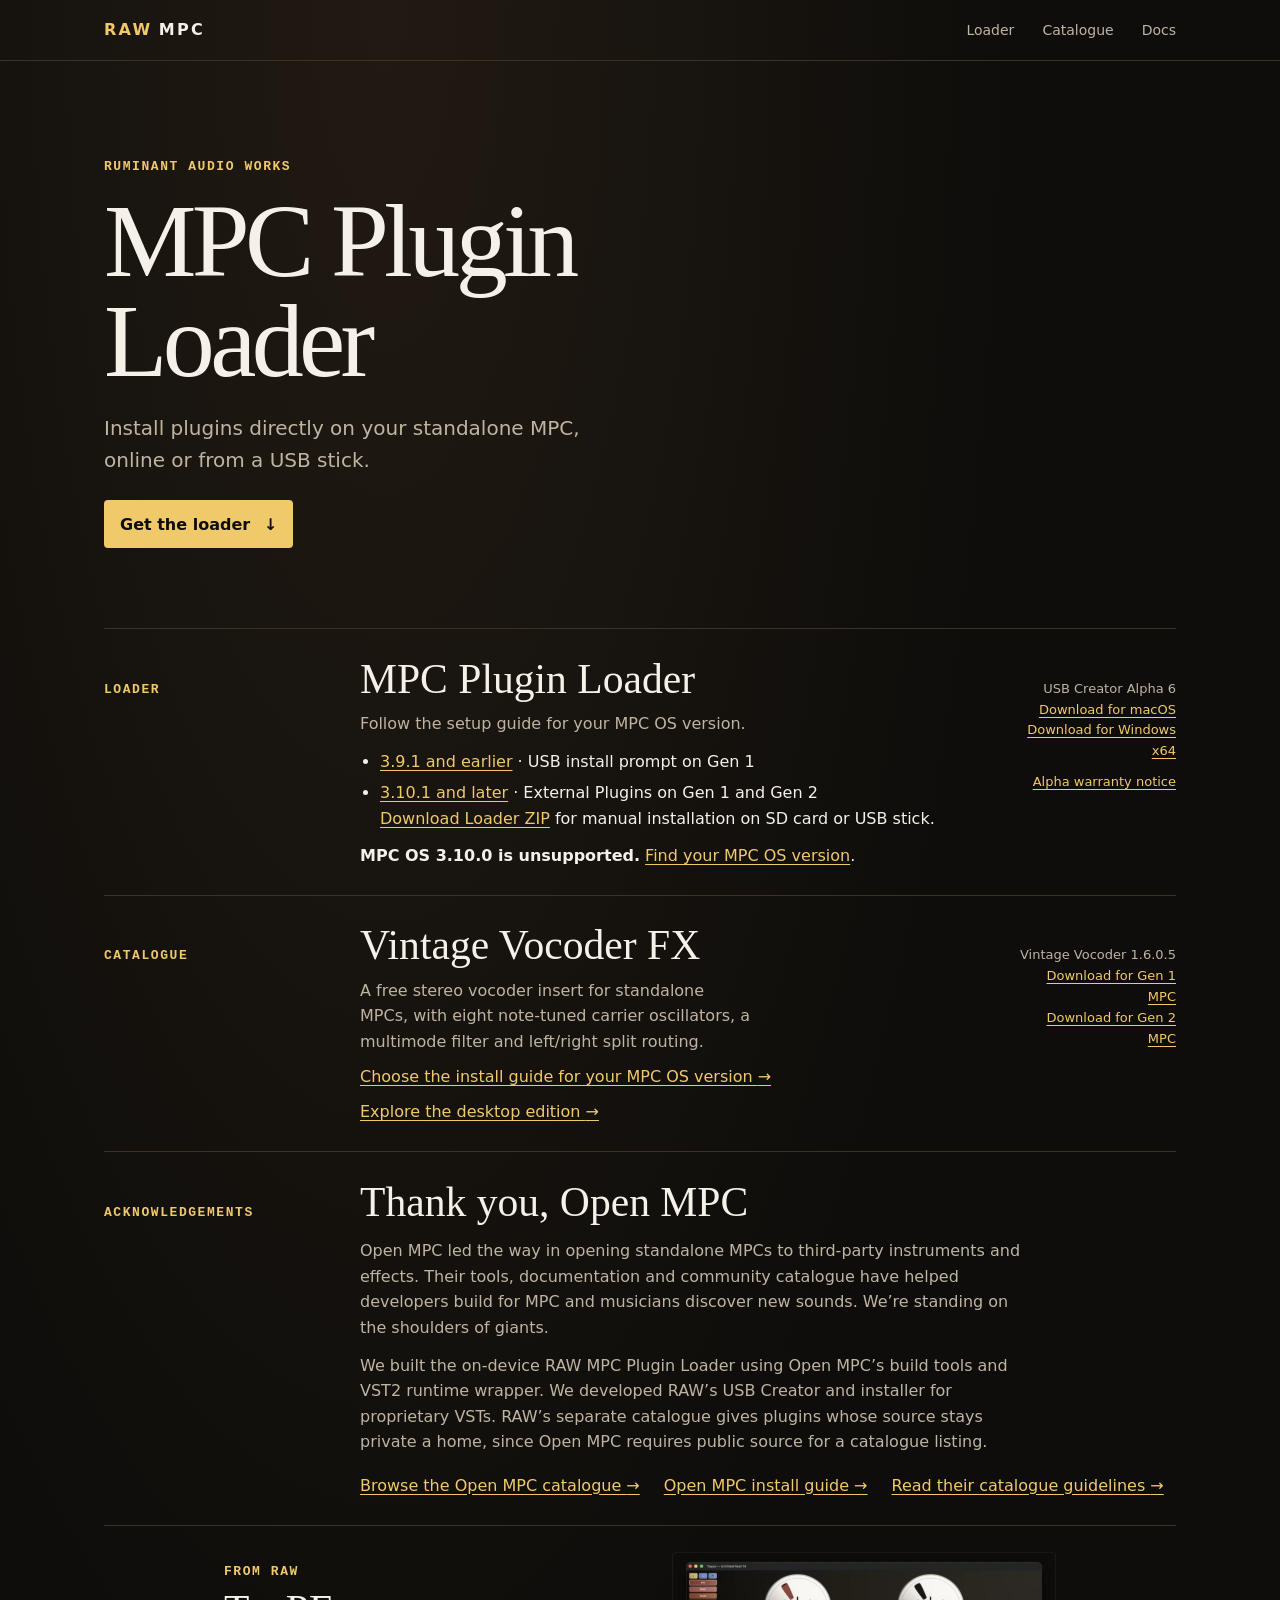
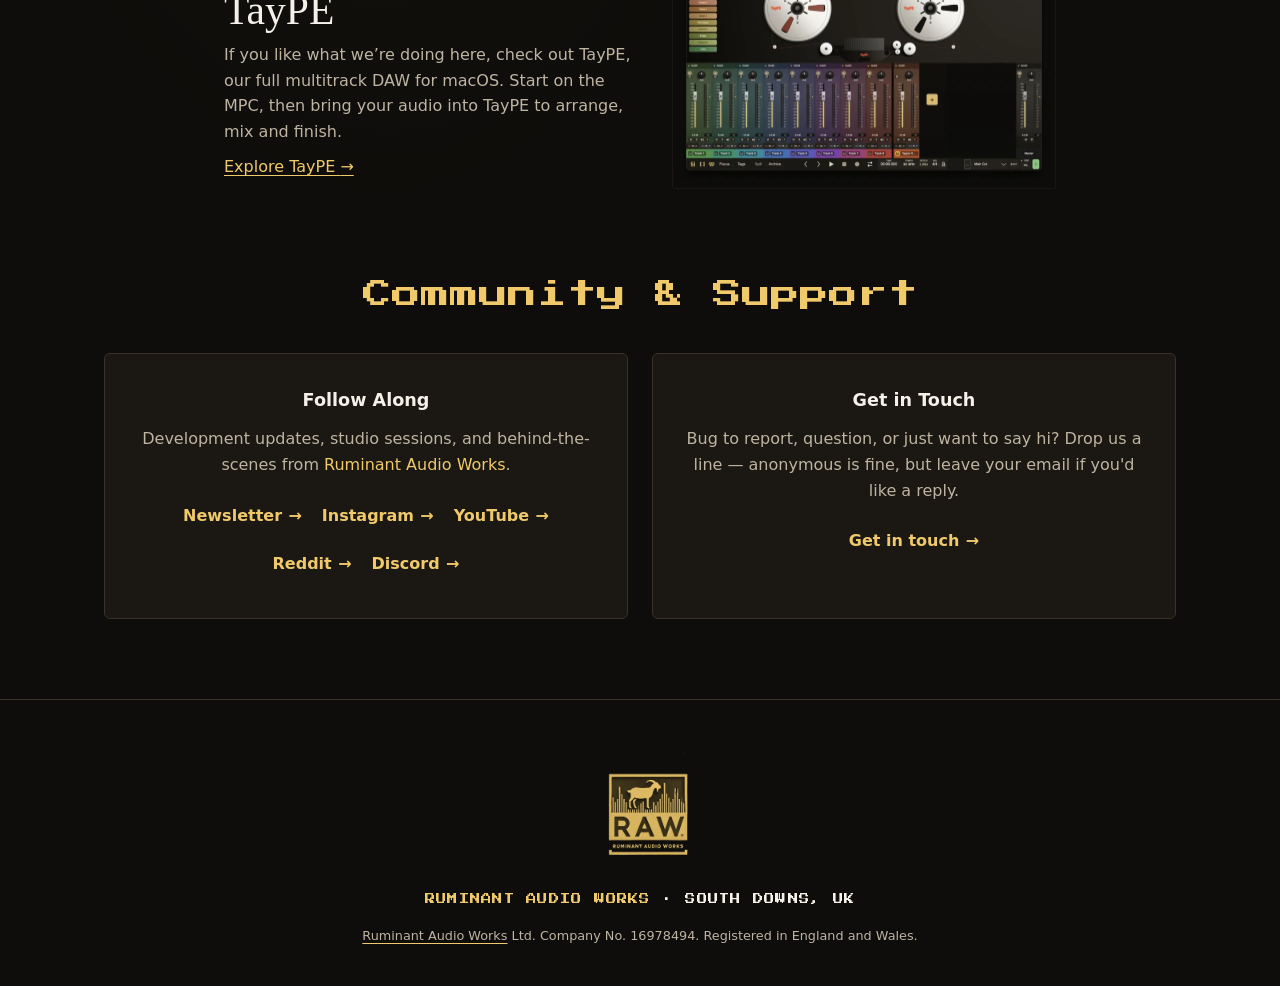
==== index.html @ 69c7cc1d "Clarify manual MPC loader installation on SD and USB" ====
<!doctype html>
<html lang="en-GB">
<head>
  <meta charset="utf-8">
  <meta name="viewport" content="width=device-width, initial-scale=1">
  <meta name="description" content="Download RAW MPC USB Creator for Mac or Windows. Install standalone MPC plugins on Gen 1 and Gen 2 with the firmware guide for your Akai MPC.">
  <title>Akai MPC Plugin Loader &amp; USB Creator · Ruminant Audio Works</title>
  <link rel="canonical" href="https://mpc.ruminantaudioworks.com/">
  <link rel="icon" type="image/png" href="./assets/favicon.png">
  <meta property="og:type" content="website">
  <meta property="og:site_name" content="Ruminant Audio Works MPC">
  <meta property="og:locale" content="en_GB">
  <meta property="og:title" content="Akai MPC Plugin Loader &amp; USB Creator · Ruminant Audio Works">
  <meta property="og:description" content="Download RAW MPC USB Creator for Mac or Windows. Install standalone MPC plugins on Gen 1 and Gen 2 with the firmware guide for your Akai MPC.">
  <meta property="og:url" content="https://mpc.ruminantaudioworks.com/">
  <meta property="og:image" content="https://mpc.ruminantaudioworks.com/assets/og-image.jpg">
  <meta property="og:image:width" content="1200">
  <meta property="og:image:height" content="630">
  <meta property="og:image:alt" content="RAW MPC Plugin Loader by Ruminant Audio Works">
  <meta name="twitter:card" content="summary_large_image">
  <meta name="twitter:title" content="Akai MPC Plugin Loader &amp; USB Creator · Ruminant Audio Works">
  <meta name="twitter:description" content="Download RAW MPC USB Creator for Mac or Windows. Install standalone MPC plugins on Gen 1 and Gen 2 with the firmware guide for your Akai MPC.">
  <meta name="twitter:image" content="https://mpc.ruminantaudioworks.com/assets/og-image.jpg">
  <meta name="twitter:image:alt" content="RAW MPC Plugin Loader by Ruminant Audio Works">
  <link rel="stylesheet" href="./styles.css?v=alpha6-firmware">
</head>
<body>
  <a class="skip-link" href="#main">Skip to content</a>
  <header class="site-header">
    <div class="wrap header-inner">
      <a class="wordmark" href="./" aria-label="RAW MPC home"><span>RAW</span> MPC</a>
      <nav aria-label="Main navigation">
        <a href="#loader">Loader</a>
        <a href="#catalogue">Catalogue</a>
        <a href="./docs/">Docs</a>
      </nav>
    </div>
  </header>

  <main class="wrap" id="main" tabindex="-1">
    <section class="intro" aria-labelledby="title">
      <p class="eyebrow">Ruminant Audio Works</p>
      <h1 id="title">MPC Plugin<br>Loader</h1>
      <p class="intro-copy">Install plugins directly on your standalone MPC, online or from a USB stick.</p>
      <a class="primary-link" href="#loader">Get the loader <span aria-hidden="true">↓</span></a>
    </section>

    <div class="release-list">
      <section class="release" id="loader" aria-labelledby="loader-title">
        <p class="eyebrow">Loader</p>
        <div>
          <h2 id="loader-title">MPC Plugin Loader</h2>
          <p>Follow the setup guide for your MPC OS version.</p>
          <ul class="loader-guides">
            <li><a href="./docs/legacy.html">3.9.1 and earlier</a> · USB install prompt on Gen 1</li>
            <li>
              <a href="./docs/stock.html">3.10.1 and later</a> · External Plugins on Gen 1 and Gen 2<br>
              <a href="https://github.com/taylormadeapps/raw-mpc-catalogue/releases/download/usb-creator-v0.1.0-alpha.6/RAW-MPC-Plugin-Loader-0.2.0-mpc-3.10.1.zip">Download Loader ZIP</a> for manual installation on SD card or USB stick.
            </li>
          </ul>
          <p><strong>MPC OS 3.10.0 is unsupported.</strong> <a href="./docs/">Find your MPC OS version</a>.</p>
        </div>
        <p class="release-status">USB Creator Alpha 6<br><a href="https://github.com/taylormadeapps/raw-mpc-catalogue/releases/download/usb-creator-v0.1.0-alpha.6/RAW-MPC-USB-Creator-0.1.0-alpha.6-macOS-universal.pkg">Download for macOS</a><br><a href="https://github.com/taylormadeapps/raw-mpc-catalogue/releases/download/usb-creator-v0.1.0-alpha.6/RAW-MPC-USB-Creator-0.1.0-alpha.6-windows-x64.zip">Download for Windows x64</a><br><a class="text-link" href="./docs/#alpha-warranty">Alpha warranty notice</a></p>
      </section>

      <section class="release" id="catalogue" aria-labelledby="vocoder-title">
        <p class="eyebrow">Catalogue</p>
        <div>
          <h2 id="vocoder-title">Vintage Vocoder FX</h2>
          <p>A free stereo vocoder insert for standalone MPCs, with eight note-tuned carrier oscillators, a multimode filter and left/right split routing.</p>
          <p><a class="text-link" href="./docs/">Choose the install guide for your MPC OS version <span aria-hidden="true">→</span></a></p>
          <p><a class="text-link" href="https://vv.ruminantaudioworks.com/">Explore the desktop edition <span aria-hidden="true">→</span></a></p>
        </div>
        <p class="release-status">Vintage Vocoder 1.6.0.5<br><a href="https://github.com/taylormadeapps/raw-mpc-catalogue/releases/download/vintage-vocoder-v1.6.0-alpha.3/Vintage-Vocoder-FX-1.6.0-alpha.3-mpc-armv7.zip">Download for Gen 1 MPC</a><br><a href="https://github.com/taylormadeapps/raw-mpc-catalogue/releases/download/vintage-vocoder-v1.6.0-alpha.4/Vintage-Vocoder-FX-1.6.0.5-mpc-aarch64.zip">Download for Gen 2 MPC</a></p>
      </section>
    </div>

    <section class="acknowledgement" id="open-mpc" aria-labelledby="open-mpc-title">
      <p class="eyebrow">Acknowledgements</p>
      <div>
        <h2 id="open-mpc-title">Thank you, Open MPC</h2>
        <p>Open MPC led the way in opening standalone MPCs to third-party instruments and effects. Their tools, documentation and community catalogue have helped developers build for MPC and musicians discover new sounds. We’re standing on the shoulders of giants.</p>
        <p>We built the on-device RAW MPC Plugin Loader using Open MPC’s build tools and VST2 runtime wrapper. We developed RAW’s USB Creator and installer for proprietary VSTs. RAW’s separate catalogue gives plugins whose source stays private a home, since Open MPC requires public source for a catalogue listing.</p>
        <ul class="acknowledgement-links">
          <li><a class="text-link" href="https://open-mpc.github.io/">Browse the Open MPC catalogue <span aria-hidden="true">→</span></a></li>
          <li><a class="text-link" href="https://open-mpc.github.io/install.html">Open MPC install guide <span aria-hidden="true">→</span></a></li>
          <li><a class="text-link" href="https://open-mpc.github.io/workflow.html#what-can-be-listed">Read their catalogue guidelines <span aria-hidden="true">→</span></a></li>
        </ul>
      </div>
    </section>

    <section class="taype-promo" id="taype" aria-labelledby="taype-title">
      <a class="taype-promo-link" href="https://taype.ruminantaudioworks.com/" aria-labelledby="taype-link-label">
        <div>
          <p class="eyebrow">From RAW</p>
          <h2 id="taype-title">TayPE</h2>
          <p class="taype-promo-copy">If you like what we’re doing here, check out TayPE, our full multitrack DAW for macOS. Start on the MPC, then bring your audio into TayPE to arrange, mix and finish.</p>
          <span class="text-link" id="taype-link-label">Explore TayPE <span aria-hidden="true">→</span></span>
        </div>
        <img src="./assets/taype-reels.webp" width="384" height="238" alt="" loading="lazy" decoding="async">
      </a>
    </section>

    <section class="community" id="community" aria-labelledby="community-title">
      <h2 id="community-title">Community &amp; Support</h2>
      <div class="community-grid">
        <div class="community-card">
          <h3>Follow Along</h3>
          <p>Development updates, studio sessions, and behind-the-scenes from <a href="https://taype.ruminantaudioworks.com/ruminant-audio-works/">Ruminant Audio Works</a>.</p>
          <div class="community-links">
            <a href="https://taype.ruminantaudioworks.com/newsletter-subscribe/" target="_blank" rel="noopener">Newsletter <span aria-hidden="true">→</span></a>
            <a href="https://instagram.com/ruminantaudioworks" target="_blank" rel="noopener">Instagram <span aria-hidden="true">→</span></a>
            <a href="https://www.youtube.com/@ruminantaudioworks" target="_blank" rel="noopener">YouTube <span aria-hidden="true">→</span></a>
            <a href="https://www.reddit.com/r/taype/" target="_blank" rel="noopener">Reddit <span aria-hidden="true">→</span></a>
            <a href="https://www.ruminantaudioworks.com/discord" target="_blank" rel="noopener">Discord <span aria-hidden="true">→</span></a>
          </div>
        </div>
        <div class="community-card">
          <h3>Get in Touch</h3>
          <p>Bug to report, question, or just want to say hi? Drop us a line — anonymous is fine, but leave your email if you'd like a reply.</p>
          <div class="community-links">
            <a href="https://docs.google.com/forms/d/e/1FAIpQLSeNeffSYAHaNKixSyw9ndouZAl80o2B_-yqo_LiuNYr-2e6Ow/viewform?usp=pp_url&amp;entry.175803976=N/A" target="_blank" rel="noopener">Get in touch <span aria-hidden="true">→</span></a>
          </div>
        </div>
      </div>
    </section>
  </main>

  <footer class="site-footer">
    <div class="wrap">
      <a class="footer-mark" href="https://taype.ruminantaudioworks.com/ruminant-audio-works/" aria-label="Ruminant Audio Works about page">
        <img src="./assets/raw-logo.webp" alt="" width="240" height="295" loading="lazy" decoding="async">
      </a>
      <p class="footer-wordmark"><a href="https://taype.ruminantaudioworks.com/ruminant-audio-works/">Ruminant Audio Works</a> <span aria-hidden="true">·</span> South Downs, UK</p>
      <p class="footer-copy"><a href="https://taype.ruminantaudioworks.com/ruminant-audio-works/">Ruminant Audio Works</a> Ltd. Company No. 16978494. Registered in England and Wales.</p>
    </div>
  </footer>
</body>
</html>
---- styles.css ----
@font-face {
  font-family: "Press Start 2P";
  src: url("./assets/press-start-2p-latin.woff2") format("woff2");
  font-display: swap;
}

:root {
  color-scheme: dark;
  --background: #0e0d0b;
  --ink: #f5f1e8;
  --muted: #bfb4a2;
  --accent: #f0c96a;
  --accent-hover: #ffe2a2;
  --divider: #3a3226;
  --community-panel: #1b1813;
  --pixel-font: "Press Start 2P", monospace;
  --gutter: clamp(1.25rem, 4vw, 3rem);
  --content-width: 67rem;
  font-family: system-ui, sans-serif;
  line-height: 1.6;
}

* { box-sizing: border-box; }

body {
  margin: 0;
  color: var(--ink);
  background: radial-gradient(ellipse at 30% 0%, #211a12 0, transparent 40rem), var(--background);
}

h1, h2, h3, p { margin: 0; }
a { color: inherit; }
a:focus-visible { outline: 2px solid var(--accent); outline-offset: 4px; }

.wrap {
  width: min(calc(100% - 2 * var(--gutter)), var(--content-width));
  margin-inline: auto;
}

.skip-link {
  position: absolute;
  inset: 0 auto auto var(--gutter);
  z-index: 1;
  padding: 0.65rem 1rem;
  color: var(--background);
  background: var(--accent);
  transform: translateY(-150%);
}

.skip-link:focus { transform: translateY(0.5rem); }
.site-header { border-bottom: 1px solid var(--divider); }

.header-inner, .header-inner nav {
  display: flex;
  flex-wrap: wrap;
  align-items: center;
}

.header-inner { justify-content: space-between; gap: 0.25rem 1rem; padding-block: 0.5rem; }
.header-inner nav { gap: clamp(0.75rem, 3vw, 1.75rem); }

.header-inner a {
  display: inline-flex;
  align-items: center;
  min-height: 2.75rem;
  text-decoration: none;
}

.header-inner a:hover { text-decoration: underline; }

.wordmark {
  gap: 0.4rem;
  font-weight: 800;
  letter-spacing: 0.14em;
}

.wordmark span, .eyebrow { color: var(--accent); }
.header-inner nav a { color: var(--muted); font-size: 0.875rem; }
.intro { padding-block: clamp(3rem, 8vw, 6rem) clamp(3rem, 7vw, 5rem); }

.eyebrow {
  font-family: ui-monospace, monospace;
  font-size: 0.8125rem;
  font-weight: 650;
  letter-spacing: 0.12em;
  text-transform: uppercase;
}

h1, h2 { font-family: Georgia, "Times New Roman", serif; font-weight: 400; }

h1 {
  margin-block: 0.8rem 1.25rem;
  font-size: clamp(2.75rem, 8.3vw, 6.5rem);
  line-height: 0.97;
  letter-spacing: -0.045em;
}

.intro-copy { max-width: 31rem; color: var(--muted); font-size: clamp(1rem, 2vw, 1.25rem); }

.primary-link {
  display: inline-flex;
  align-items: center;
  gap: 0.85rem;
  min-height: 3rem;
  margin-top: 1.5rem;
  padding: 0.6rem 1rem;
  border-radius: 0.25rem;
  background: var(--accent);
  color: var(--background);
  font-weight: 700;
  text-decoration: none;
}

.primary-link:hover { background: var(--accent-hover); }

.release, .acknowledgement {
  display: grid;
  grid-template-columns: clamp(8rem, 18vw, 13rem) minmax(0, 1fr) 10rem;
  align-items: baseline;
  gap: 0.6rem clamp(1.25rem, 4vw, 3rem);
  padding-block: 1.65rem;
  border-top: 1px solid var(--divider);
  scroll-margin-top: 1rem;
}

h2 { font-size: clamp(1.65rem, 3.5vw, 2.6rem); line-height: 1.14; }
.release h2 + p { max-width: 39ch; margin-top: 0.5rem; color: var(--muted); }
.loader-guides { margin-block: 0.75rem; padding-inline-start: 1.25rem; }
.loader-guides li + li { margin-top: 0.35rem; }
.loader-guides a, .loader-guides + p a { color: var(--accent); text-underline-offset: 0.2em; }
.release-status { color: var(--muted); font-size: 0.8125rem; text-align: right; }
.release-status a { color: var(--accent); text-underline-offset: 0.2em; }

.acknowledgement > div { grid-column: 2 / -1; }
.acknowledgement h2 ~ p { max-width: 65ch; margin-top: 0.75rem; color: var(--muted); }
.acknowledgement-links { display: flex; flex-wrap: wrap; gap: 0 1.5rem; margin: 0.5rem 0 0; padding: 0; list-style: none; }

.text-link, .guide a { color: var(--accent); text-underline-offset: 0.2em; }
.text-link:hover, .guide a:hover { color: var(--accent-hover); }
.text-link { display: inline-block; margin-top: 0.6rem; }
nav a[aria-current="page"] { color: var(--accent); }

.taype-promo {
  padding-block-start: 1.65rem;
  border-top: 1px solid var(--divider);
}

.taype-promo-link {
  display: grid;
  grid-template-columns: minmax(0, 1fr) auto;
  align-items: center;
  gap: 1rem 2rem;
  max-width: 52rem;
  margin-inline: auto;
  text-decoration: none;
}

.taype-promo h2 { margin-top: 0.25rem; }
.taype-promo-copy { margin-top: 0.5rem; color: var(--muted); }
.taype-promo-link .text-link { text-decoration: underline; }
.taype-promo-link:hover .text-link { color: var(--accent-hover); }
.taype-promo-link img { display: block; max-width: 100%; height: auto; }

.guide {
  display: grid;
  grid-template-columns: minmax(10rem, 12rem) minmax(0, 1fr);
  grid-template-areas: "contents intro" "contents article";
  align-items: start;
  column-gap: clamp(1.5rem, 5vw, 3.5rem);
  padding-block: clamp(2.5rem, 7vw, 5rem);
}

.guide-intro { grid-area: intro; }
.guide-content { grid-area: article; max-width: 72ch; }
.guide-intro h1 { font-size: clamp(2.75rem, 7vw, 4.65rem); line-height: 1.06; }
.guide-contents {
  grid-area: contents;
  position: sticky;
  top: 1.5rem;
  max-height: calc(100vh - 3rem);
  overflow-y: auto;
  padding-inline-end: 1.25rem;
  border-inline-end: 1px solid var(--divider);
}

.guide-contents ul {
  margin: 0.75rem 0 0;
  padding: 0;
  list-style: none;
}

.guide-contents a {
  display: block;
  padding-block: 0.45rem;
  color: var(--muted);
  font-size: 0.9375rem;
  text-decoration: none;
}
.guide-contents a:hover { text-decoration: underline; }
.guide-contents a:focus-visible { outline-offset: -2px; }
.guide-section { margin-top: 2.25rem; padding-top: 1.6rem; border-top: 1px solid var(--divider); scroll-margin-top: 1rem; }
.guide-section h2 { font-size: clamp(1.65rem, 4vw, 2.35rem); }
.guide-section h3 { margin-top: 1.15rem; font-size: 1.05rem; }
.guide-section p { margin-top: 0.5rem; }
.guide-section :is(ol, ul) { margin: 0.8rem 0 0; padding-inline-start: 1.5rem; }
.guide-section li + li { margin-top: 0.55rem; }
.guide-section code { color: var(--accent); overflow-wrap: anywhere; }
.guide-section pre { margin: 0.8rem 0 0; padding: 0.75rem 1rem; overflow-x: auto; background: var(--community-panel); border-radius: 0.25rem; }

.firmware-chooser {
  display: grid;
  grid-template-columns: minmax(0, 44rem);
  gap: 1.5rem;
  padding-block: clamp(2rem, 6vw, 5rem);
}
.firmware-chooser .guide-intro { grid-area: auto; }
.firmware-options { display: grid; gap: 0.75rem; margin: 0; padding: 0; list-style: none; }
.firmware-options a {
  display: block;
  padding: 1rem 1.25rem;
  border-inline-start: 3px solid var(--accent);
  background: var(--community-panel);
  text-decoration: none;
}
.firmware-options a:hover { background: var(--divider); }
.firmware-options h2 {
  color: var(--accent);
  font-family: inherit;
  font-size: 1.25rem;
  font-weight: 700;
  line-height: 1.3;
  text-decoration: underline;
  text-underline-offset: 0.2em;
}
.firmware-options p { margin-top: 0.45rem; color: var(--muted); }
.firmware-chooser .guide-section { margin-top: 0; }

.community { padding-block: clamp(3rem, 7vw, 5rem); text-align: center; }

.community h2 {
  color: var(--accent);
  font-family: var(--pixel-font);
  font-size: clamp(1.05rem, 2.5vw, 1.8rem);
  line-height: 1.8;
  text-wrap: balance;
}

.community-grid {
  display: grid;
  grid-template-columns: repeat(2, minmax(0, 1fr));
  gap: 1.5rem;
  margin-top: 2rem;
}

.community-card {
  padding: clamp(1.25rem, 3vw, 2rem);
  border: 1px solid var(--divider);
  border-radius: 0.375rem;
  background: var(--community-panel);
}

.community-card h3 { font-size: 1.1rem; }
.community-card p { margin-top: 0.75rem; color: var(--muted); }

.community-links {
  display: flex;
  flex-wrap: wrap;
  justify-content: center;
  gap: 0.25rem 1.25rem;
  margin-top: 1rem;
}

.community-links a {
  display: inline-flex;
  align-items: center;
  gap: 0.4rem;
  min-height: 2.75rem;
  font-weight: 600;
}

.community a, .footer-wordmark a { color: var(--accent); text-decoration: none; }
.community a:hover, .footer-wordmark a:hover { color: var(--accent-hover); text-decoration: underline; }

.site-footer {
  padding-block: 3rem 2.5rem;
  border-top: 1px solid var(--divider);
  text-align: center;
}

.footer-mark { display: inline-block; }
.footer-mark img { display: block; width: 6rem; height: auto; }

.footer-wordmark {
  margin-top: 1rem;
  font-family: var(--pixel-font);
  font-size: 0.65rem;
  line-height: 2;
  letter-spacing: 0.12em;
  text-transform: uppercase;
  text-wrap: balance;
}

.footer-copy { margin-top: 1rem; color: var(--muted); font-size: 0.8rem; }
.footer-copy a { text-decoration-color: var(--accent); text-underline-offset: 0.2em; }

@media (max-width: 52rem) {
  .taype-promo-link {
    grid-template-columns: minmax(0, 1fr);
    max-width: 28rem;
  }
}

@media (max-width: 48rem) {
  .guide {
    grid-template-columns: minmax(0, 1fr);
    grid-template-areas: "intro" "contents" "article";
    row-gap: 1.25rem;
  }
  .guide-contents { position: static; max-height: none; overflow: visible; padding-inline-end: 0; border-inline-end: 0; }
  .guide-contents ul { display: grid; grid-template-columns: repeat(auto-fit, minmax(min(100%, 12rem), 1fr)); gap: 0 1rem; }
  .guide-content .guide-section:first-child { margin-top: 0; }
}

@media (max-width: 42rem) {
  .release, .acknowledgement { grid-template-columns: minmax(0, 1fr); }
  .acknowledgement > div { grid-column: auto; }
  .release-status { text-align: left; }
  .community-grid { grid-template-columns: minmax(0, 1fr); }
}
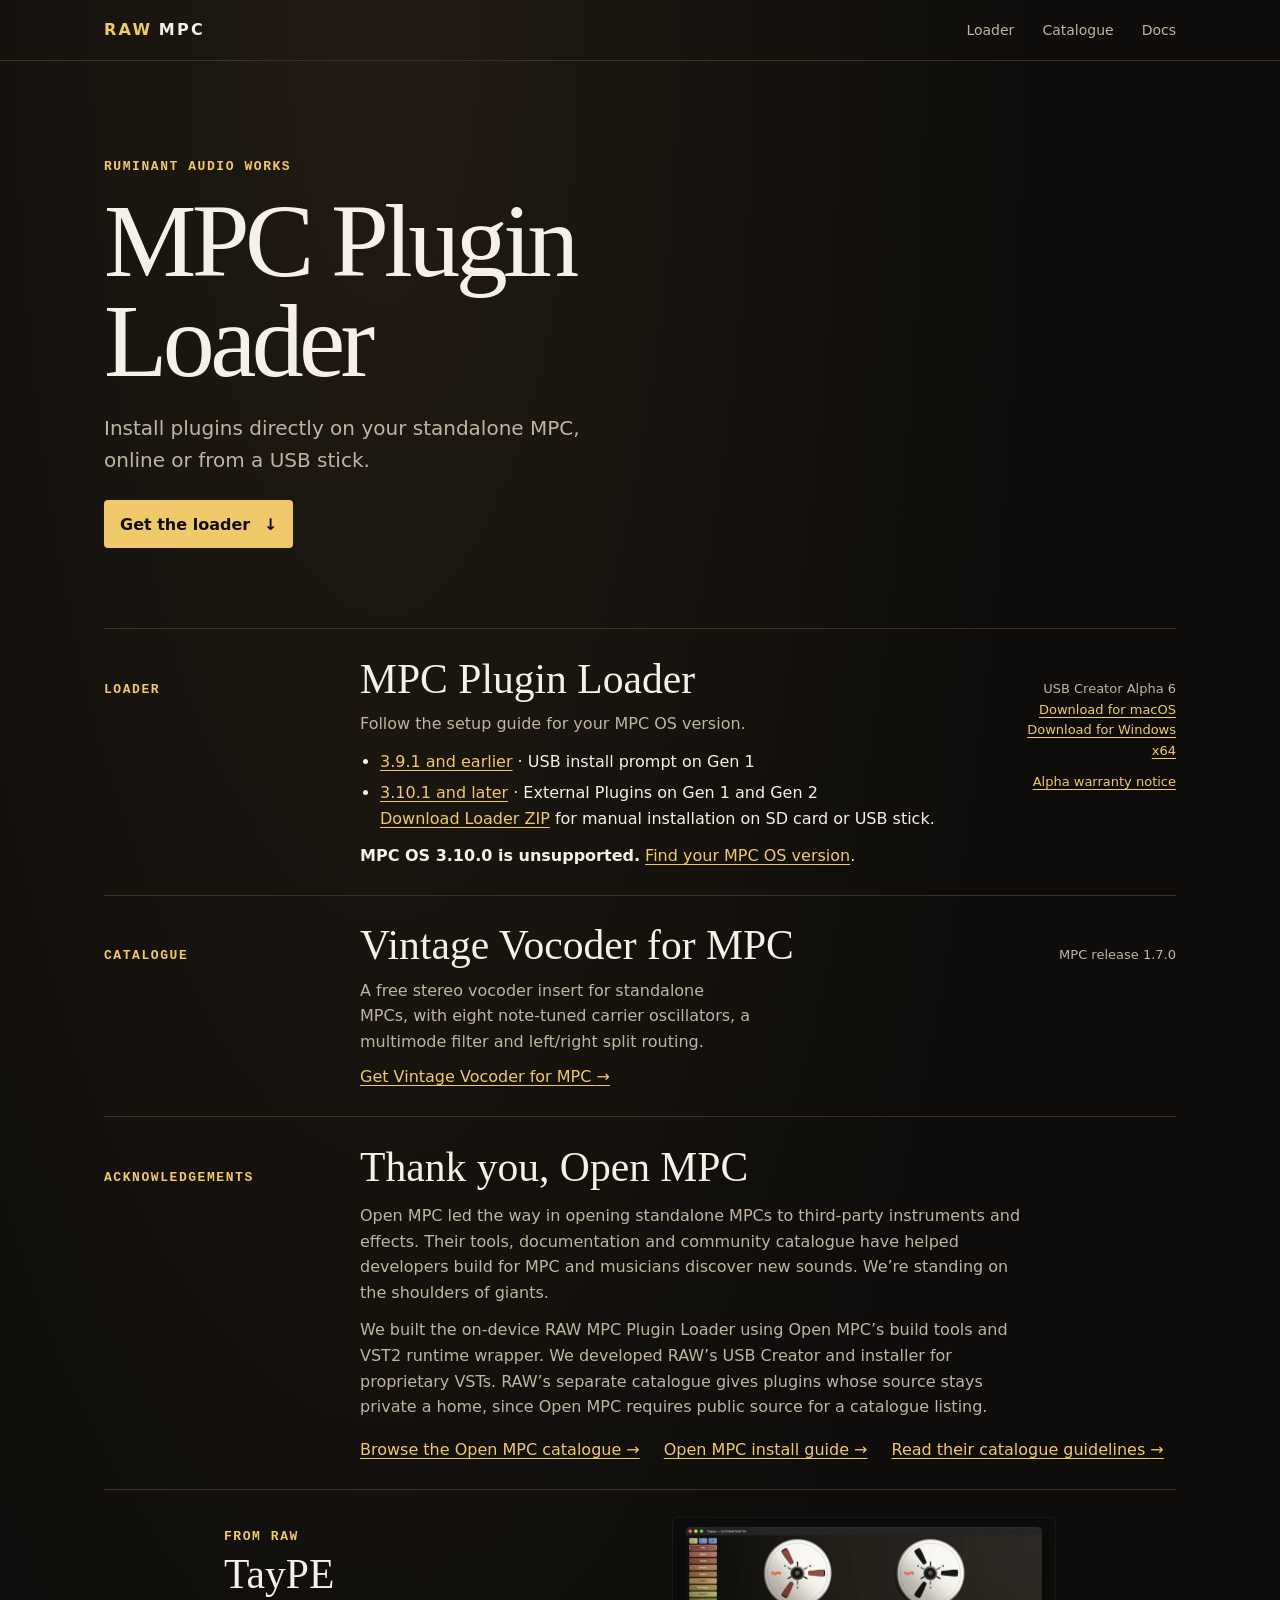
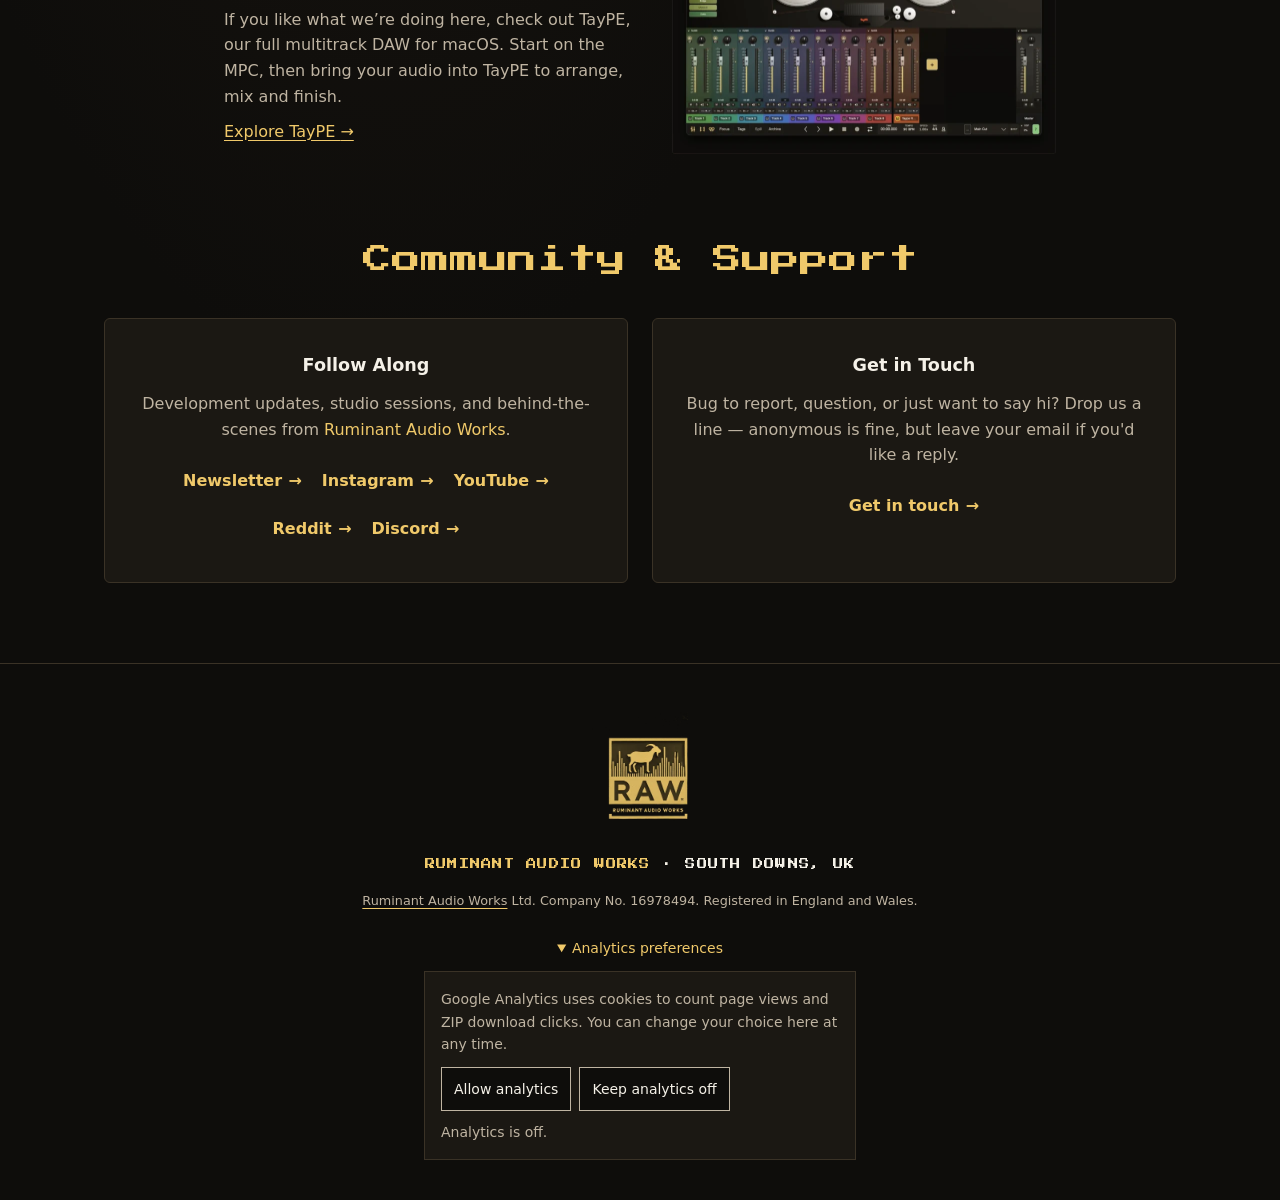
==== commit 61bc6cbb: "Publish Vintage Vocoder for MPC 1.7.0" ====
--- a/index.html
+++ b/index.html
@@ -23,6 +23,8 @@
   <meta name="twitter:image" content="https://mpc.ruminantaudioworks.com/assets/og-image.jpg">
   <meta name="twitter:image:alt" content="RAW MPC Plugin Loader by Ruminant Audio Works">
   <link rel="stylesheet" href="./styles.css?v=alpha6-firmware">
+  <link rel="stylesheet" href="./assets/analytics.css">
+  <script defer src="./assets/analytics.js"></script>
 </head>
 <body>
   <a class="skip-link" href="#main">Skip to content</a>
@@ -66,12 +68,11 @@
       <section class="release" id="catalogue" aria-labelledby="vocoder-title">
         <p class="eyebrow">Catalogue</p>
         <div>
-          <h2 id="vocoder-title">Vintage Vocoder FX</h2>
+          <h2 id="vocoder-title">Vintage Vocoder for MPC</h2>
           <p>A free stereo vocoder insert for standalone MPCs, with eight note-tuned carrier oscillators, a multimode filter and left/right split routing.</p>
-          <p><a class="text-link" href="./docs/">Choose the install guide for your MPC OS version <span aria-hidden="true">→</span></a></p>
-          <p><a class="text-link" href="https://vv.ruminantaudioworks.com/">Explore the desktop edition <span aria-hidden="true">→</span></a></p>
+          <p><a class="text-link" href="./vintage-vocoder/">Get Vintage Vocoder for MPC <span aria-hidden="true">→</span></a></p>
         </div>
-        <p class="release-status">Vintage Vocoder 1.6.0.5<br><a href="https://github.com/taylormadeapps/raw-mpc-catalogue/releases/download/vintage-vocoder-v1.6.0-alpha.3/Vintage-Vocoder-FX-1.6.0-alpha.3-mpc-armv7.zip">Download for Gen 1 MPC</a><br><a href="https://github.com/taylormadeapps/raw-mpc-catalogue/releases/download/vintage-vocoder-v1.6.0-alpha.4/Vintage-Vocoder-FX-1.6.0.5-mpc-aarch64.zip">Download for Gen 2 MPC</a></p>
+        <p class="release-status">MPC release 1.7.0</p>
       </section>
     </div>
 
@@ -133,6 +134,17 @@
       </a>
       <p class="footer-wordmark"><a href="https://taype.ruminantaudioworks.com/ruminant-audio-works/">Ruminant Audio Works</a> <span aria-hidden="true">·</span> South Downs, UK</p>
       <p class="footer-copy"><a href="https://taype.ruminantaudioworks.com/ruminant-audio-works/">Ruminant Audio Works</a> Ltd. Company No. 16978494. Registered in England and Wales.</p>
+      <details class="analytics-preferences" hidden>
+        <summary>Analytics preferences</summary>
+        <div class="analytics-panel">
+          <p>Google Analytics uses cookies to count page views and ZIP download clicks. You can change your choice here at any time.</p>
+          <div class="analytics-actions">
+            <button type="button" data-analytics="allow">Allow analytics</button>
+            <button type="button" data-analytics="decline">Keep analytics off</button>
+          </div>
+          <p role="status"></p>
+        </div>
+      </details>
     </div>
   </footer>
 </body>
--- a/assets/analytics.css
+++ b/assets/analytics.css
@@ -0,0 +1,45 @@
+.analytics-preferences {
+  margin: 1rem auto 0;
+  max-width: 27rem;
+  color: var(--muted);
+  font-size: 0.875rem;
+  text-align: left;
+}
+
+.analytics-preferences summary {
+  width: fit-content;
+  min-height: 2.75rem;
+  margin-inline: auto;
+  padding: 0.6rem 0.4rem;
+  cursor: pointer;
+  color: var(--accent);
+}
+
+.analytics-panel {
+  padding: 1rem;
+  border: 1px solid var(--divider);
+  background: var(--community-panel);
+}
+
+.analytics-panel p { margin: 0 0 0.75rem; }
+
+.analytics-actions {
+  display: flex;
+  flex-wrap: wrap;
+  gap: 0.5rem;
+}
+
+.analytics-actions button {
+  min-height: 2.75rem;
+  padding-inline: 0.75rem;
+  border: 1px solid var(--muted);
+  background: var(--background);
+  color: var(--ink);
+  font: inherit;
+  cursor: pointer;
+}
+
+.analytics-actions button:hover:not(:disabled) { border-color: var(--accent); }
+.analytics-actions button:disabled { color: var(--muted); cursor: default; }
+.analytics-panel [role="status"] { margin: 0.6rem 0 0; }
+.analytics-panel [role="status"]:empty { display: none; }
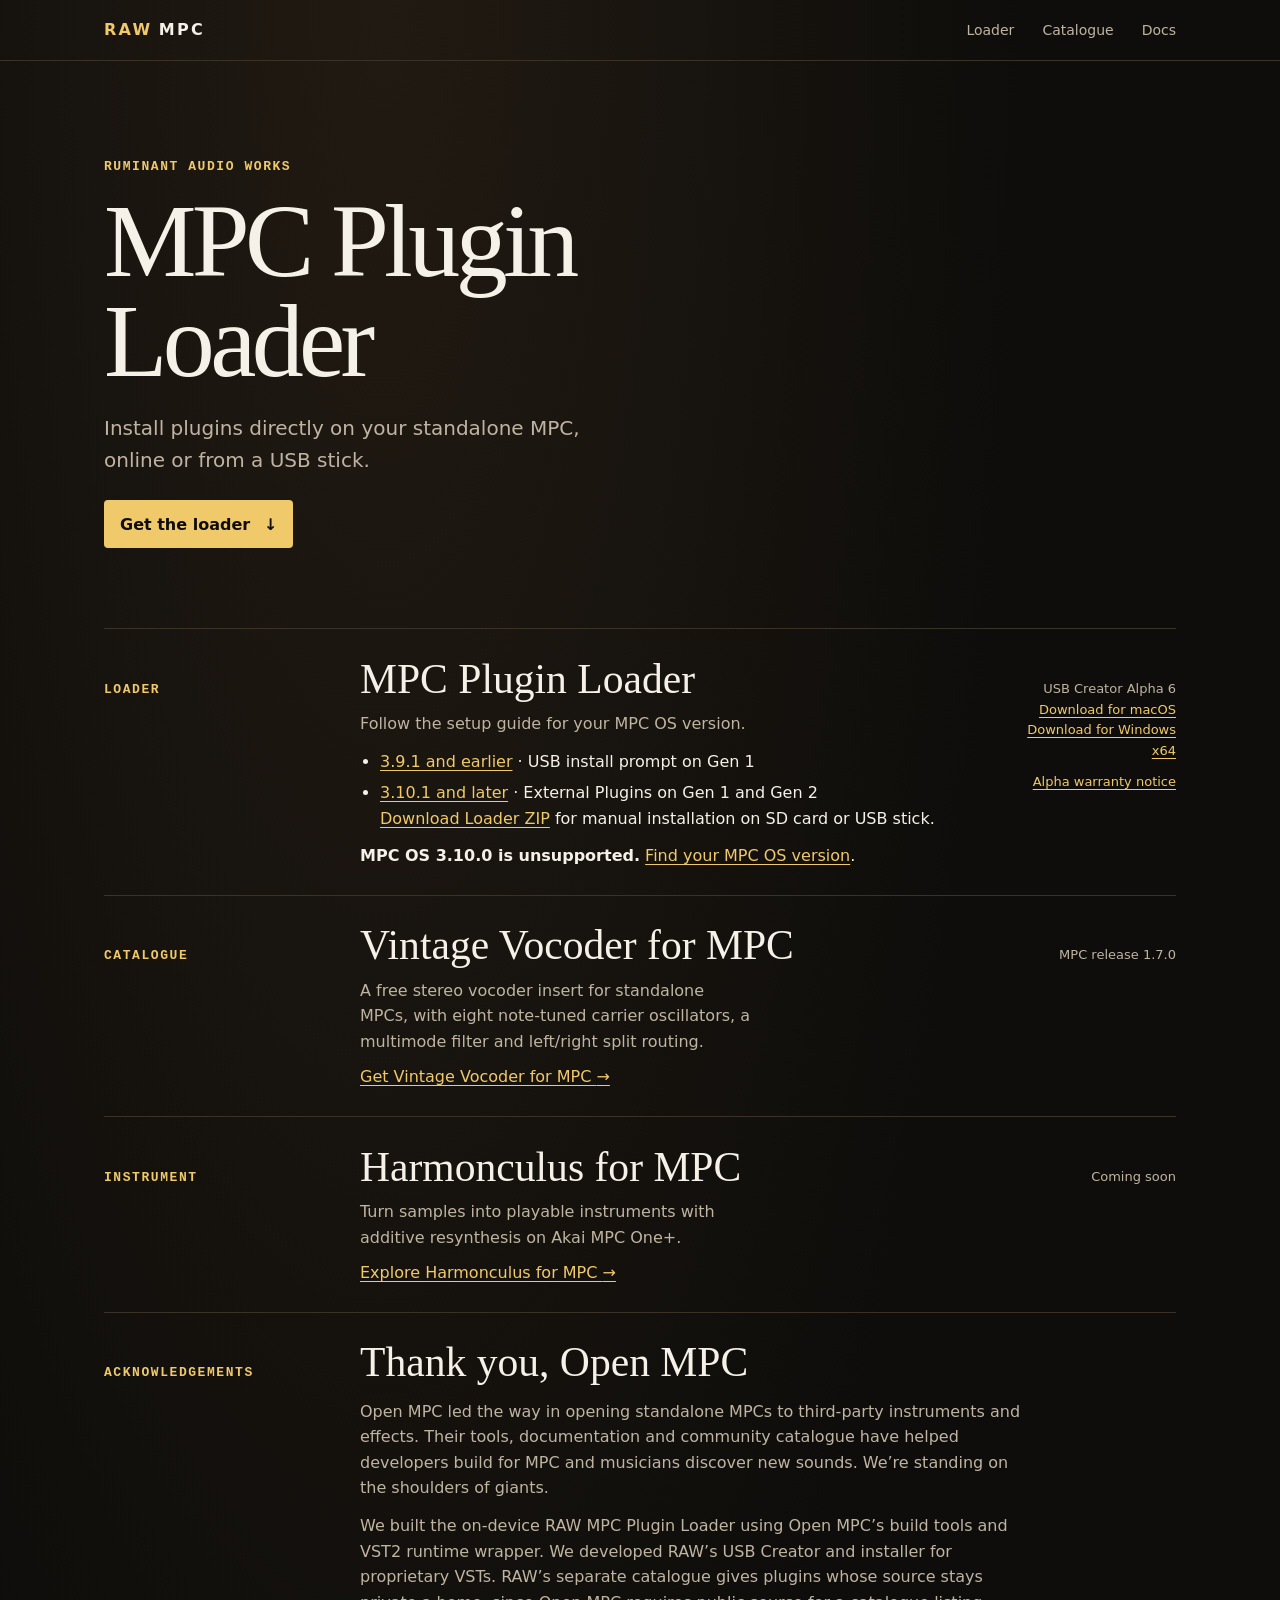
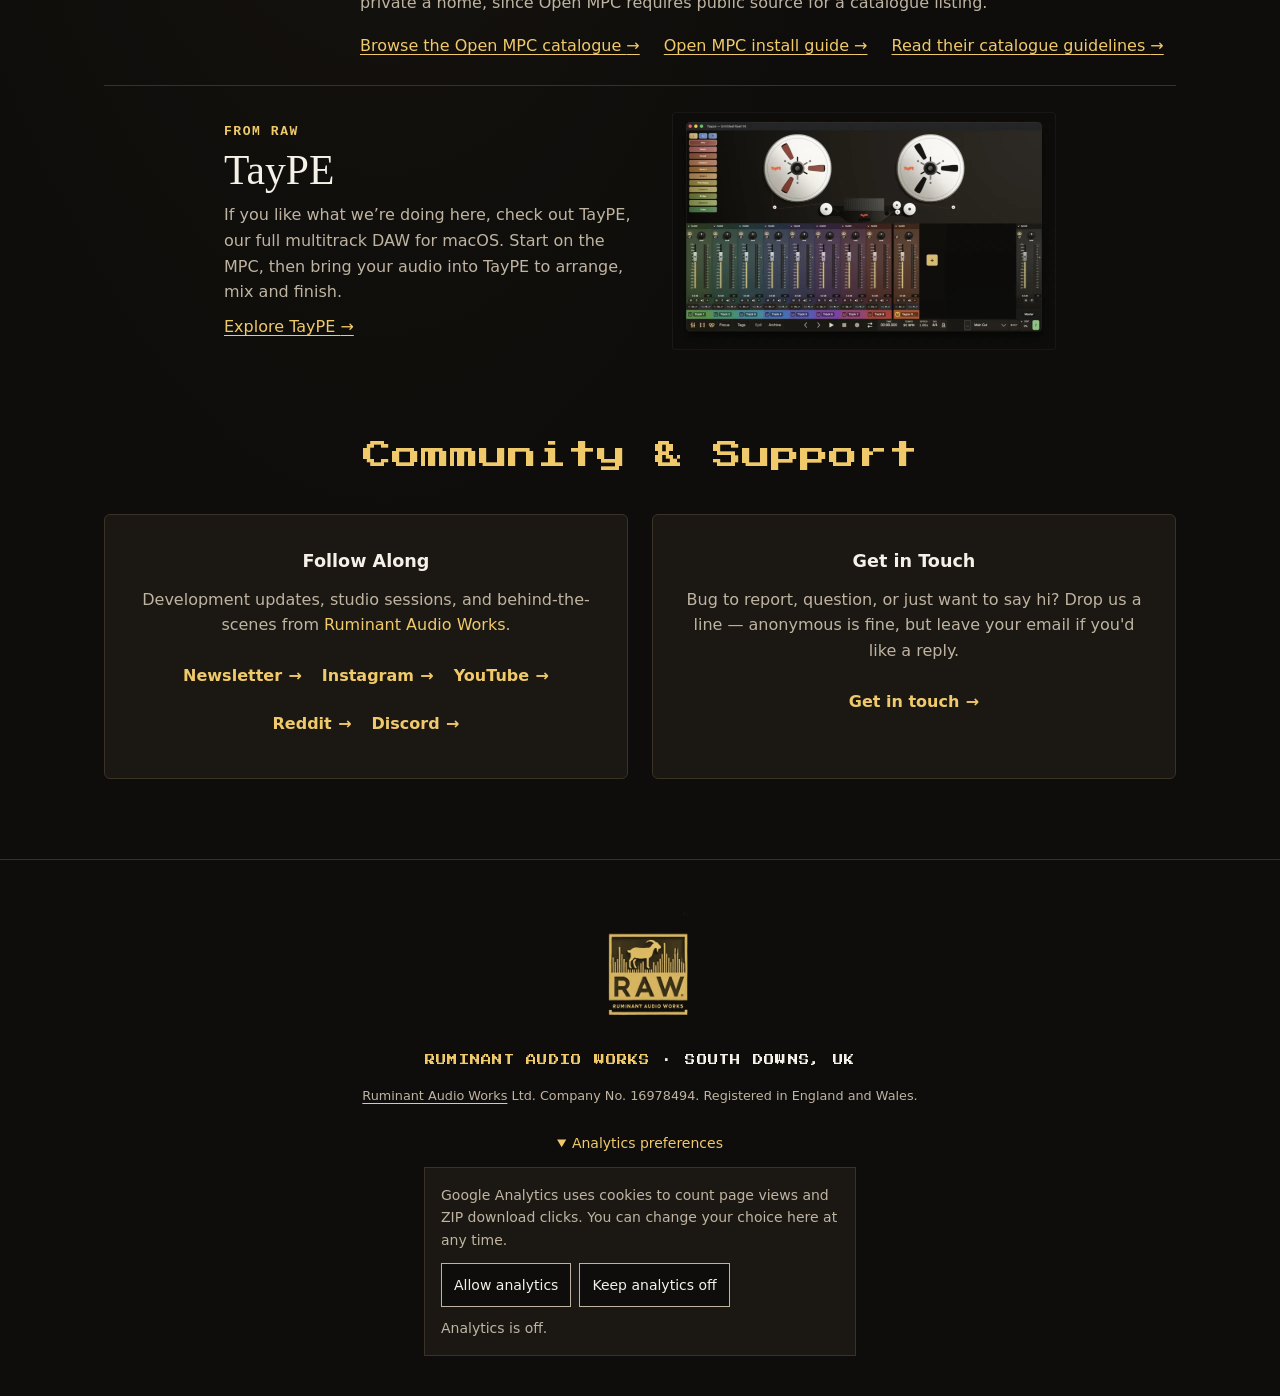
==== commit b84c37cd: "Preview Harmonculus for MPC and clarify ZIP installs" ====
--- a/index.html
+++ b/index.html
@@ -74,6 +74,16 @@
         </div>
         <p class="release-status">MPC release 1.7.0</p>
       </section>
+
+      <section class="release" aria-labelledby="harmonculus-title">
+        <p class="eyebrow">Instrument</p>
+        <div>
+          <h2 id="harmonculus-title">Harmonculus for MPC</h2>
+          <p>Turn samples into playable instruments with additive resynthesis on Akai MPC One+.</p>
+          <p><a class="text-link" href="./harmonculus/">Explore Harmonculus for MPC <span aria-hidden="true">→</span></a></p>
+        </div>
+        <p class="release-status">Coming soon</p>
+      </section>
     </div>
 
     <section class="acknowledgement" id="open-mpc" aria-labelledby="open-mpc-title">
--- a/styles.css
+++ b/styles.css
@@ -135,8 +135,8 @@
 .acknowledgement h2 ~ p { max-width: 65ch; margin-top: 0.75rem; color: var(--muted); }
 .acknowledgement-links { display: flex; flex-wrap: wrap; gap: 0 1.5rem; margin: 0.5rem 0 0; padding: 0; list-style: none; }
 
-.text-link, .guide a { color: var(--accent); text-underline-offset: 0.2em; }
-.text-link:hover, .guide a:hover { color: var(--accent-hover); }
+.text-link, .guide a:not(.primary-link) { color: var(--accent); text-underline-offset: 0.2em; }
+.text-link:hover, .guide a:not(.primary-link):hover { color: var(--accent-hover); }
 .text-link { display: inline-block; margin-top: 0.6rem; }
 nav a[aria-current="page"] { color: var(--accent); }
 
@@ -173,6 +173,25 @@
 .guide-intro { grid-area: intro; }
 .guide-content { grid-area: article; max-width: 72ch; }
 .guide-intro h1 { font-size: clamp(2.75rem, 7vw, 4.65rem); line-height: 1.06; }
+.product-support { max-width: 64ch; margin-top: 0.75rem; color: var(--muted); }
+.product-support strong { color: var(--ink); }
+.guide-actions {
+  display: flex;
+  flex-wrap: wrap;
+  align-items: center;
+  gap: 0.5rem 1.5rem;
+  margin-top: 1.5rem;
+}
+
+.guide-actions a { margin-top: 0; }
+.guide-actions .text-link {
+  display: inline-flex;
+  align-items: center;
+  gap: 0.4rem;
+  min-height: 3rem;
+  font-weight: 700;
+}
+
 .guide-contents {
   grid-area: contents;
   position: sticky;
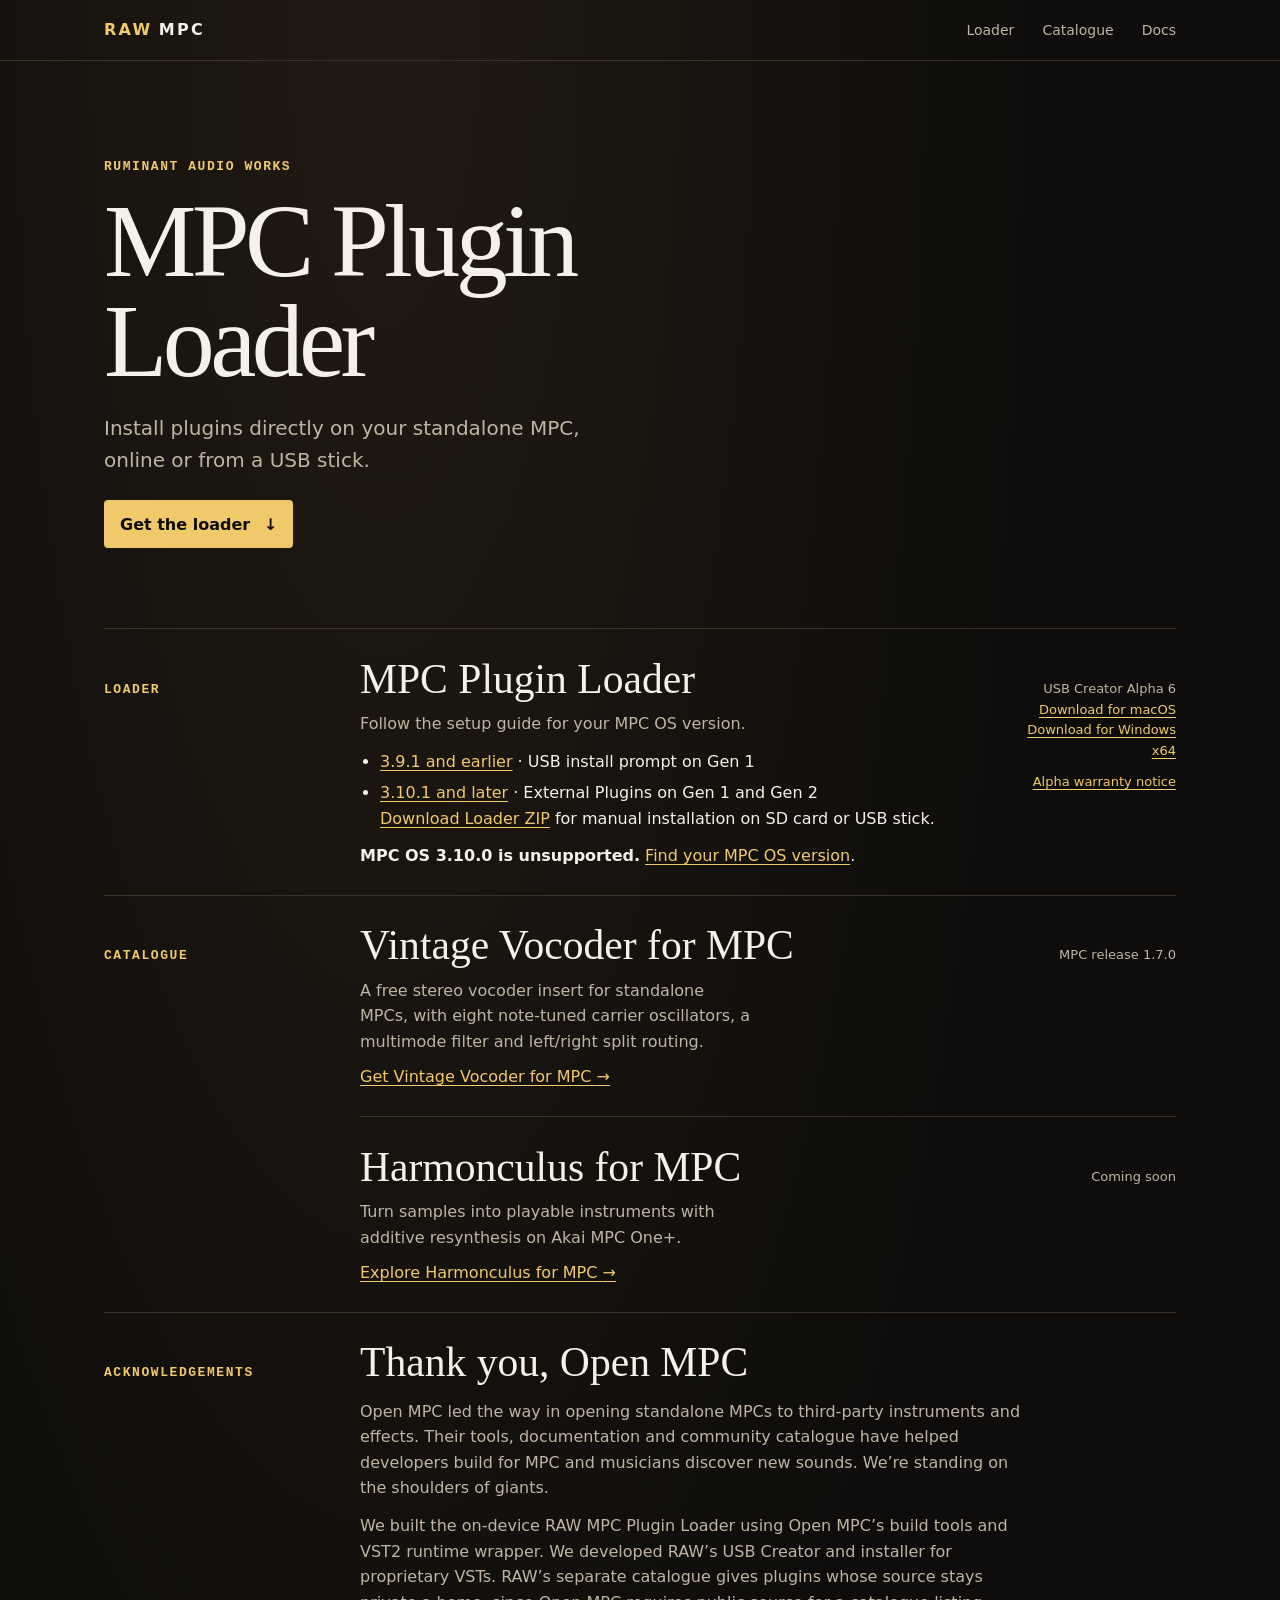
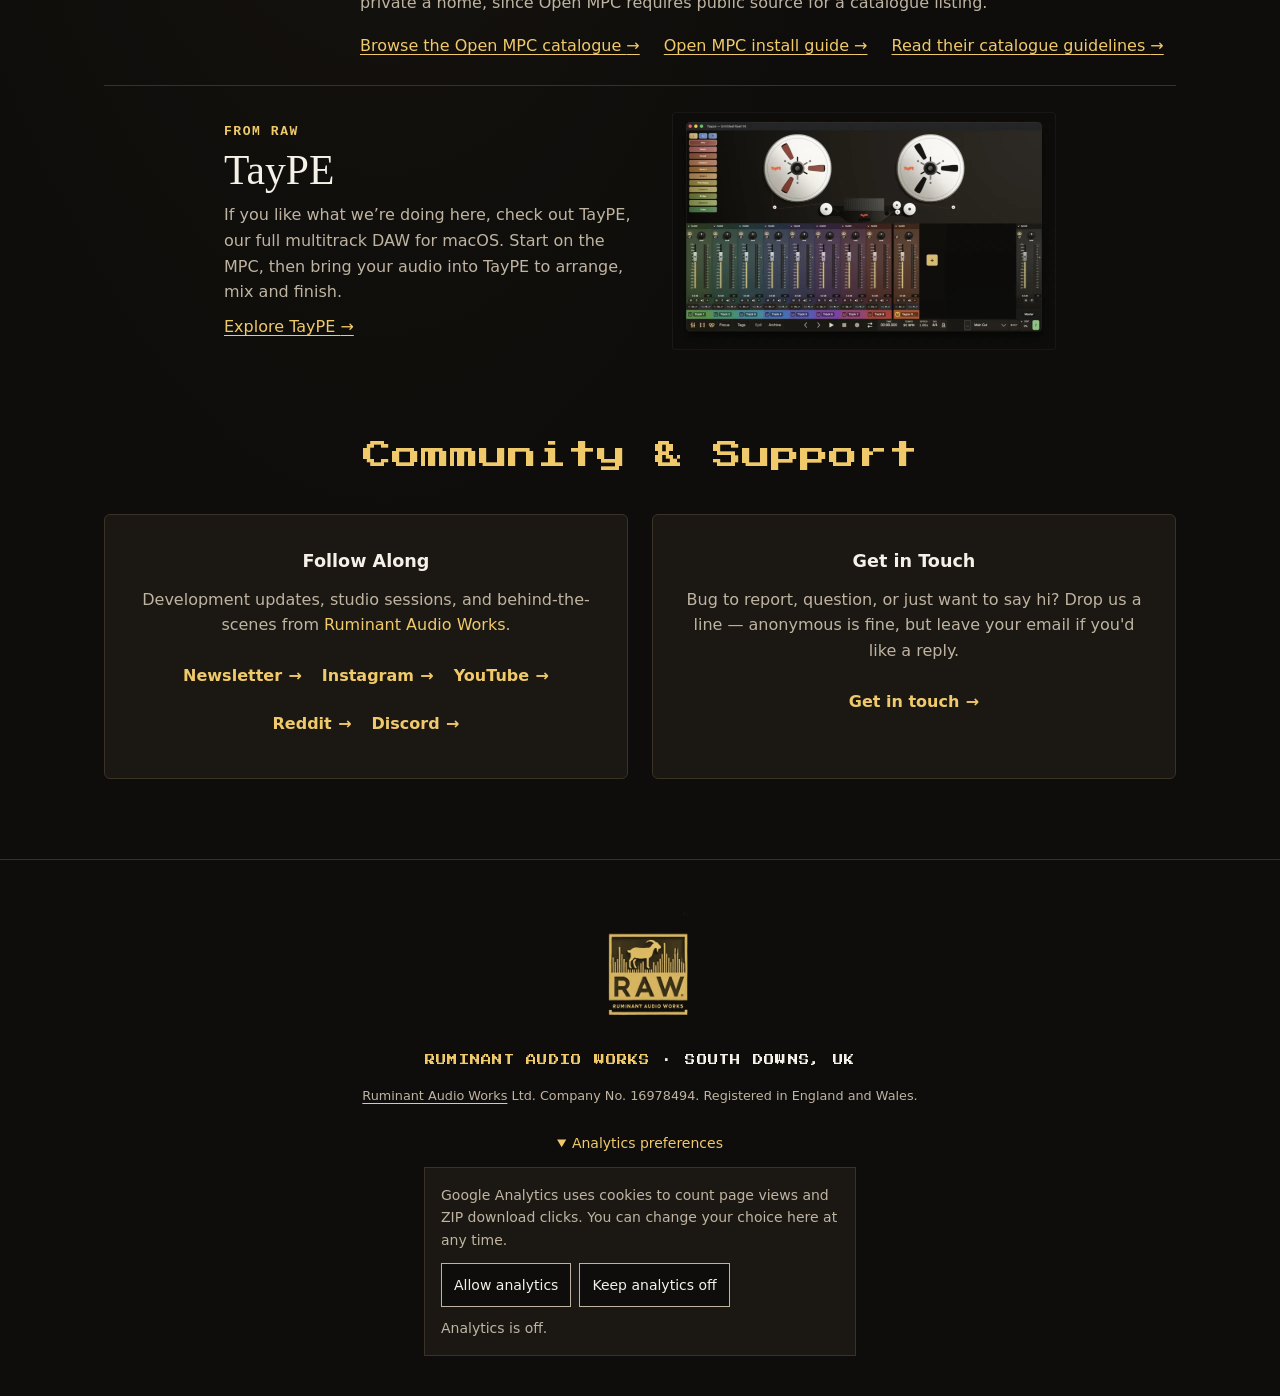
==== commit b7e99586: "Group MPC products under one Catalogue heading" ====
--- a/index.html
+++ b/index.html
@@ -22,7 +22,7 @@
   <meta name="twitter:description" content="Download RAW MPC USB Creator for Mac or Windows. Install standalone MPC plugins on Gen 1 and Gen 2 with the firmware guide for your Akai MPC.">
   <meta name="twitter:image" content="https://mpc.ruminantaudioworks.com/assets/og-image.jpg">
   <meta name="twitter:image:alt" content="RAW MPC Plugin Loader by Ruminant Audio Works">
-  <link rel="stylesheet" href="./styles.css?v=alpha6-firmware">
+  <link rel="stylesheet" href="./styles.css?v=catalogue">
   <link rel="stylesheet" href="./assets/analytics.css">
   <script defer src="./assets/analytics.js"></script>
 </head>
@@ -65,24 +65,26 @@
         <p class="release-status">USB Creator Alpha 6<br><a href="https://github.com/taylormadeapps/raw-mpc-catalogue/releases/download/usb-creator-v0.1.0-alpha.6/RAW-MPC-USB-Creator-0.1.0-alpha.6-macOS-universal.pkg">Download for macOS</a><br><a href="https://github.com/taylormadeapps/raw-mpc-catalogue/releases/download/usb-creator-v0.1.0-alpha.6/RAW-MPC-USB-Creator-0.1.0-alpha.6-windows-x64.zip">Download for Windows x64</a><br><a class="text-link" href="./docs/#alpha-warranty">Alpha warranty notice</a></p>
       </section>
 
-      <section class="release" id="catalogue" aria-labelledby="vocoder-title">
-        <p class="eyebrow">Catalogue</p>
-        <div>
-          <h2 id="vocoder-title">Vintage Vocoder for MPC</h2>
-          <p>A free stereo vocoder insert for standalone MPCs, with eight note-tuned carrier oscillators, a multimode filter and left/right split routing.</p>
-          <p><a class="text-link" href="./vintage-vocoder/">Get Vintage Vocoder for MPC <span aria-hidden="true">→</span></a></p>
+      <section class="release" id="catalogue" aria-labelledby="catalogue-title">
+        <h2 class="eyebrow" id="catalogue-title">Catalogue</h2>
+        <div class="catalogue-products">
+          <article class="catalogue-product" aria-labelledby="vocoder-title">
+            <div>
+              <h3 id="vocoder-title">Vintage Vocoder for MPC</h3>
+              <p>A free stereo vocoder insert for standalone MPCs, with eight note-tuned carrier oscillators, a multimode filter and left/right split routing.</p>
+              <p><a class="text-link" href="./vintage-vocoder/">Get Vintage Vocoder for MPC <span aria-hidden="true">→</span></a></p>
+            </div>
+            <p class="release-status">MPC release 1.7.0</p>
+          </article>
+          <article class="catalogue-product" aria-labelledby="harmonculus-title">
+            <div>
+              <h3 id="harmonculus-title">Harmonculus for MPC</h3>
+              <p>Turn samples into playable instruments with additive resynthesis on Akai MPC One+.</p>
+              <p><a class="text-link" href="./harmonculus/">Explore Harmonculus for MPC <span aria-hidden="true">→</span></a></p>
+            </div>
+            <p class="release-status">Coming soon</p>
+          </article>
         </div>
-        <p class="release-status">MPC release 1.7.0</p>
-      </section>
-
-      <section class="release" aria-labelledby="harmonculus-title">
-        <p class="eyebrow">Instrument</p>
-        <div>
-          <h2 id="harmonculus-title">Harmonculus for MPC</h2>
-          <p>Turn samples into playable instruments with additive resynthesis on Akai MPC One+.</p>
-          <p><a class="text-link" href="./harmonculus/">Explore Harmonculus for MPC <span aria-hidden="true">→</span></a></p>
-        </div>
-        <p class="release-status">Coming soon</p>
       </section>
     </div>
 
--- a/styles.css
+++ b/styles.css
@@ -86,7 +86,7 @@
   text-transform: uppercase;
 }
 
-h1, h2 { font-family: Georgia, "Times New Roman", serif; font-weight: 400; }
+h1, h2:not(.eyebrow), .catalogue-product h3 { font-family: Georgia, "Times New Roman", serif; font-weight: 400; }
 
 h1 {
   margin-block: 0.8rem 1.25rem;
@@ -114,17 +114,31 @@
 .primary-link:hover { background: var(--accent-hover); }
 
 .release, .acknowledgement {
-  display: grid;
-  grid-template-columns: clamp(8rem, 18vw, 13rem) minmax(0, 1fr) 10rem;
+  --release-status-width: 10rem;
+  --release-column-gap: clamp(1.25rem, 4vw, 3rem);
+  display: grid;
+  grid-template-columns: clamp(8rem, 18vw, 13rem) minmax(0, 1fr) var(--release-status-width);
   align-items: baseline;
-  gap: 0.6rem clamp(1.25rem, 4vw, 3rem);
+  gap: 0.6rem var(--release-column-gap);
   padding-block: 1.65rem;
   border-top: 1px solid var(--divider);
   scroll-margin-top: 1rem;
 }
 
-h2 { font-size: clamp(1.65rem, 3.5vw, 2.6rem); line-height: 1.14; }
-.release h2 + p { max-width: 39ch; margin-top: 0.5rem; color: var(--muted); }
+h2, .catalogue-product h3 { font-size: clamp(1.65rem, 3.5vw, 2.6rem); line-height: 1.14; }
+.release h2 + p, .catalogue-product h3 + p { max-width: 39ch; margin-top: 0.5rem; color: var(--muted); }
+.catalogue-products { grid-column: 2 / -1; }
+.catalogue-product {
+  display: grid;
+  grid-template-columns: minmax(0, 1fr) var(--release-status-width);
+  align-items: baseline;
+  gap: 0.6rem var(--release-column-gap);
+}
+.catalogue-product + .catalogue-product {
+  margin-block-start: 1.65rem;
+  padding-block-start: 1.65rem;
+  border-block-start: 1px solid var(--divider);
+}
 .loader-guides { margin-block: 0.75rem; padding-inline-start: 1.25rem; }
 .loader-guides li + li { margin-top: 0.35rem; }
 .loader-guides a, .loader-guides + p a { color: var(--accent); text-underline-offset: 0.2em; }
@@ -341,8 +355,8 @@
 }
 
 @media (max-width: 42rem) {
-  .release, .acknowledgement { grid-template-columns: minmax(0, 1fr); }
-  .acknowledgement > div { grid-column: auto; }
+  .release, .acknowledgement, .catalogue-product { grid-template-columns: minmax(0, 1fr); }
+  .acknowledgement > div, .catalogue-products { grid-column: auto; }
   .release-status { text-align: left; }
   .community-grid { grid-template-columns: minmax(0, 1fr); }
 }
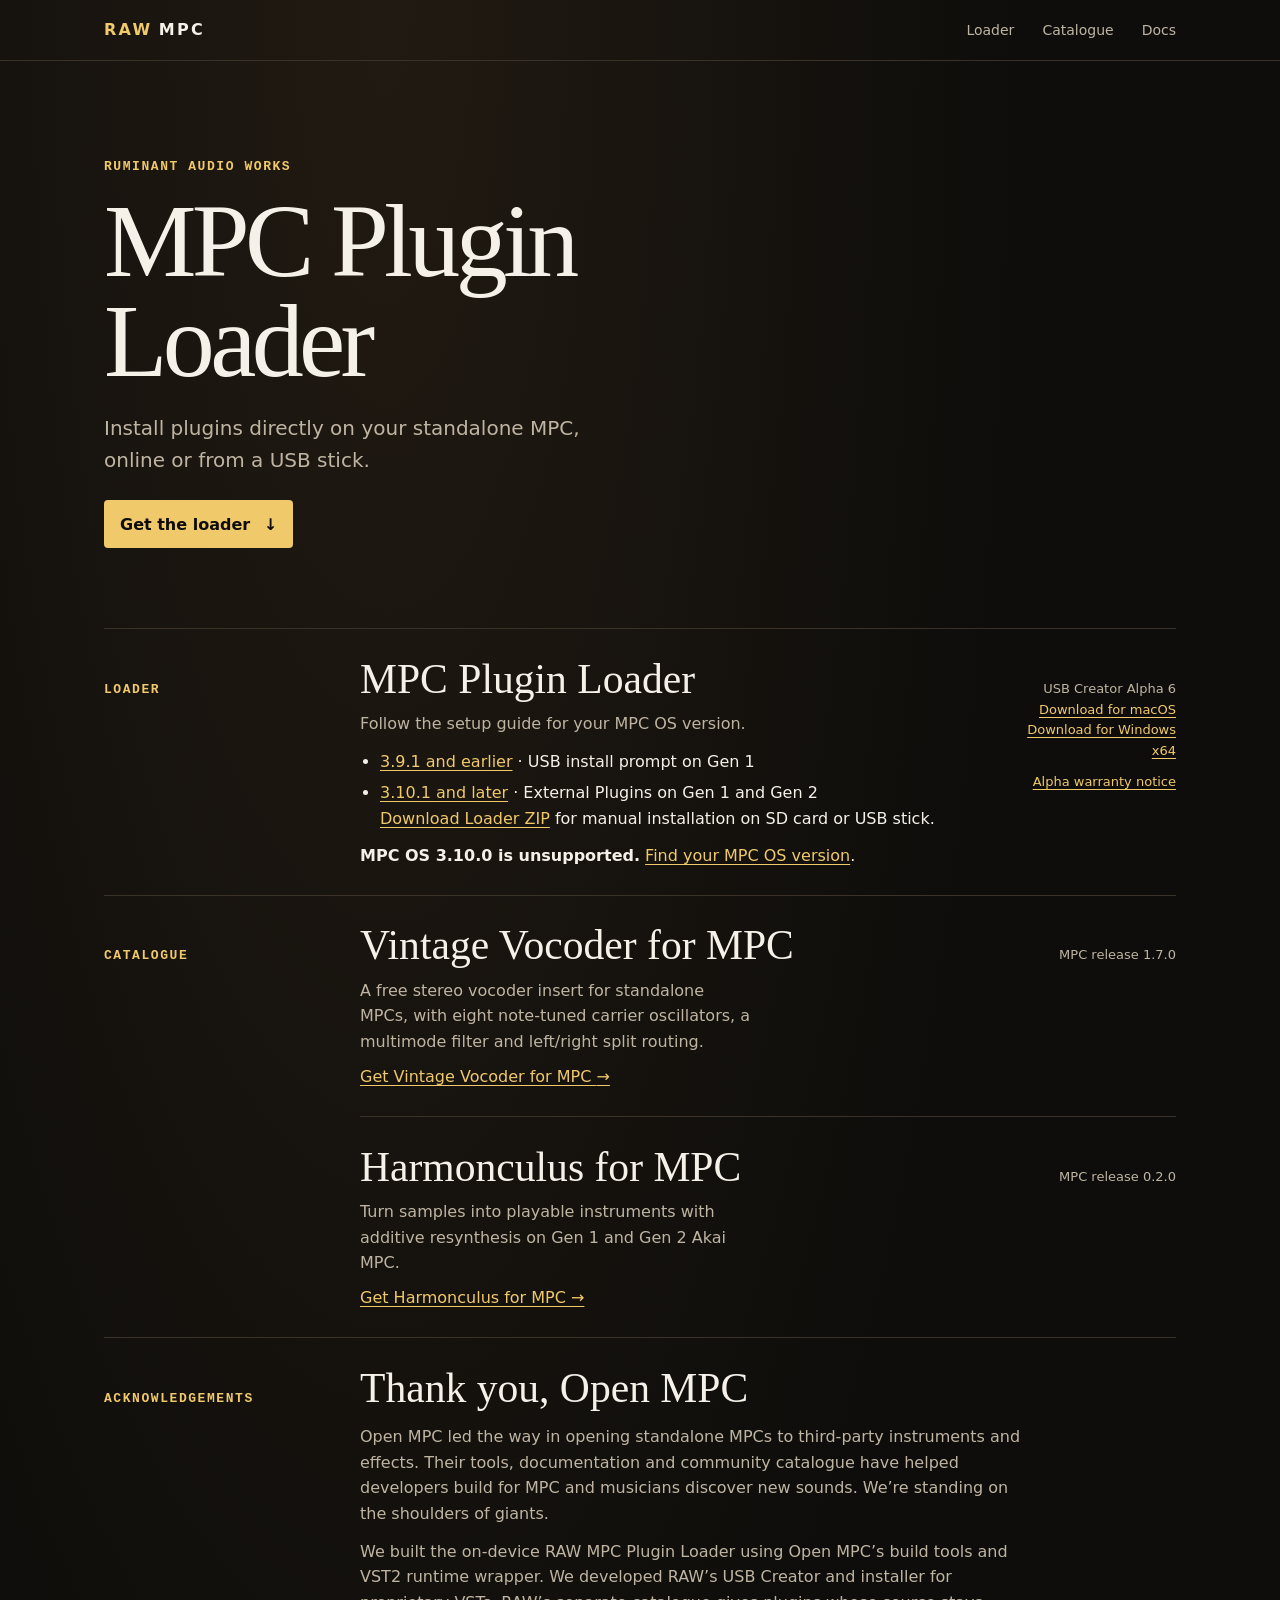
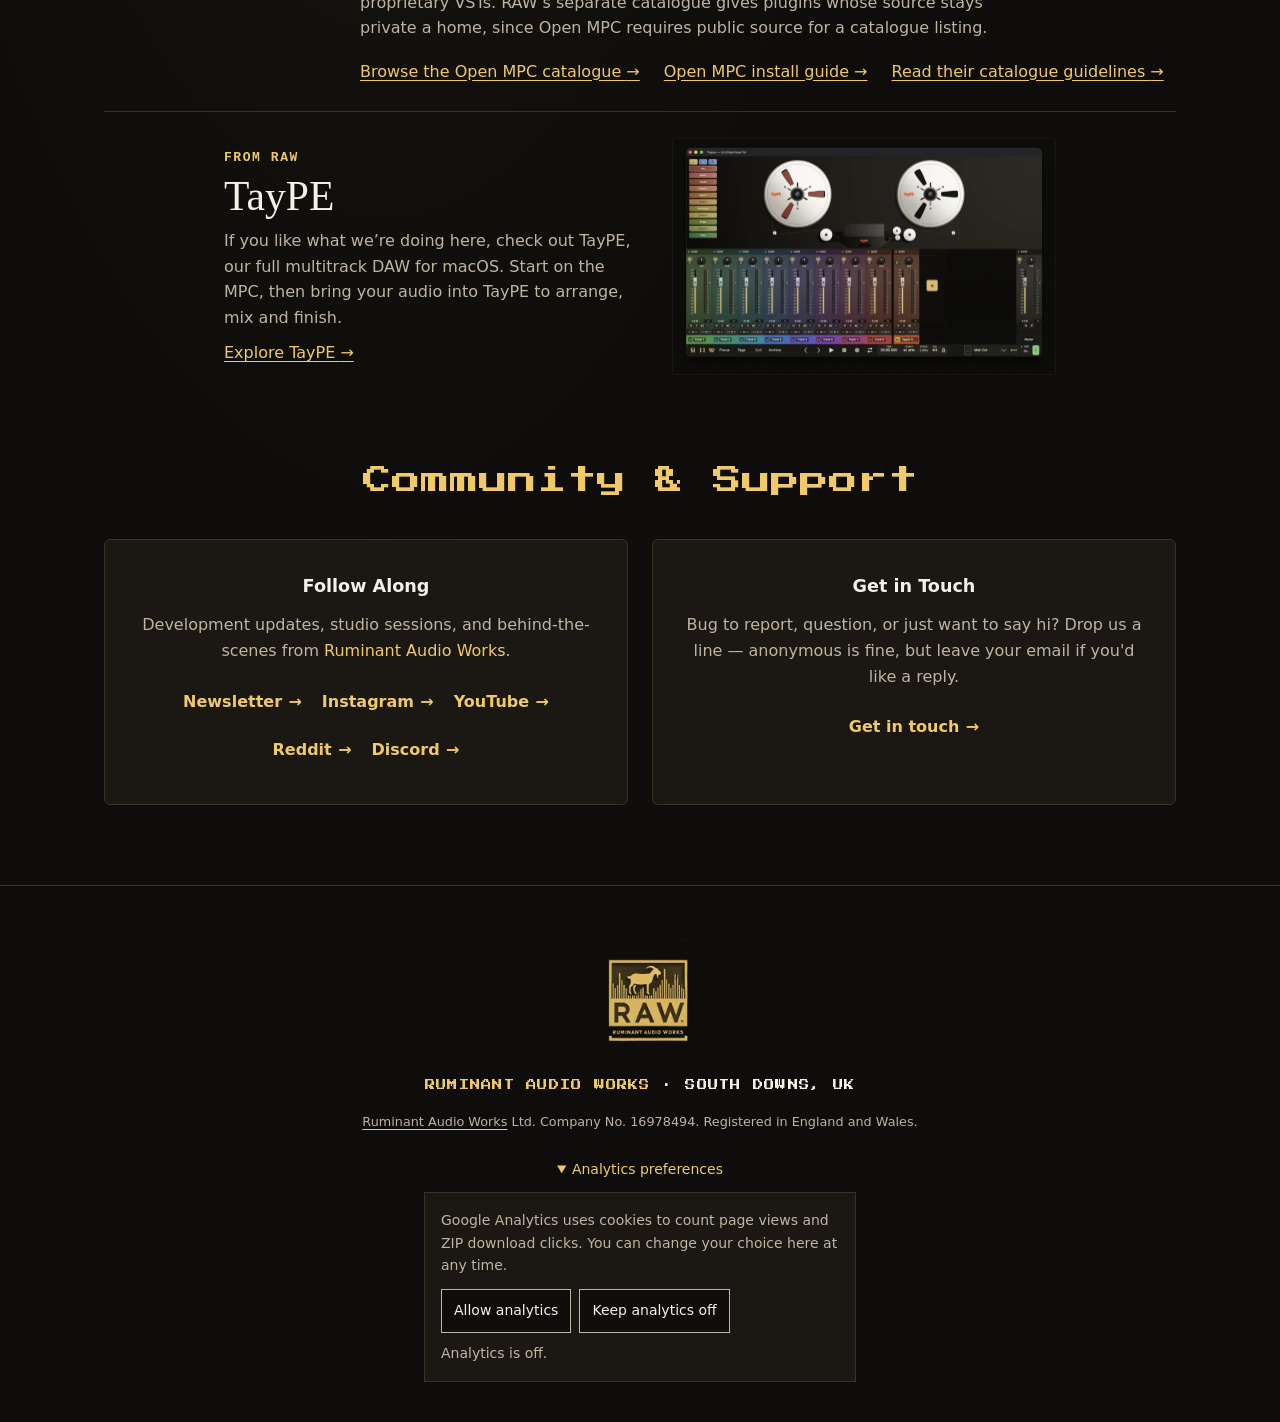
==== commit 48e6a08c: "Publish Harmonculus 0.2.0 for MPC" ====
--- a/index.html
+++ b/index.html
@@ -79,10 +79,10 @@
           <article class="catalogue-product" aria-labelledby="harmonculus-title">
             <div>
               <h3 id="harmonculus-title">Harmonculus for MPC</h3>
-              <p>Turn samples into playable instruments with additive resynthesis on Akai MPC One+.</p>
-              <p><a class="text-link" href="./harmonculus/">Explore Harmonculus for MPC <span aria-hidden="true">→</span></a></p>
+              <p>Turn samples into playable instruments with additive resynthesis on Gen 1 and Gen 2 Akai MPC.</p>
+              <p><a class="text-link" href="./harmonculus/">Get Harmonculus for MPC <span aria-hidden="true">→</span></a></p>
             </div>
-            <p class="release-status">Coming soon</p>
+            <p class="release-status">MPC release 0.2.0</p>
           </article>
         </div>
       </section>
--- a/styles.css
+++ b/styles.css
@@ -187,6 +187,8 @@
 .guide-intro { grid-area: intro; }
 .guide-content { grid-area: article; max-width: 72ch; }
 .guide-intro h1 { font-size: clamp(2.75rem, 7vw, 4.65rem); line-height: 1.06; }
+.harmonculus-shell { display: block; width: clamp(4.75rem, 8vw, 8rem); height: auto; margin-top: 1rem; }
+.harmonculus-screen { display: block; width: 100%; height: auto; margin-top: clamp(1.5rem, 4vw, 2.5rem); }
 .product-support { max-width: 64ch; margin-top: 0.75rem; color: var(--muted); }
 .product-support strong { color: var(--ink); }
 .guide-actions {
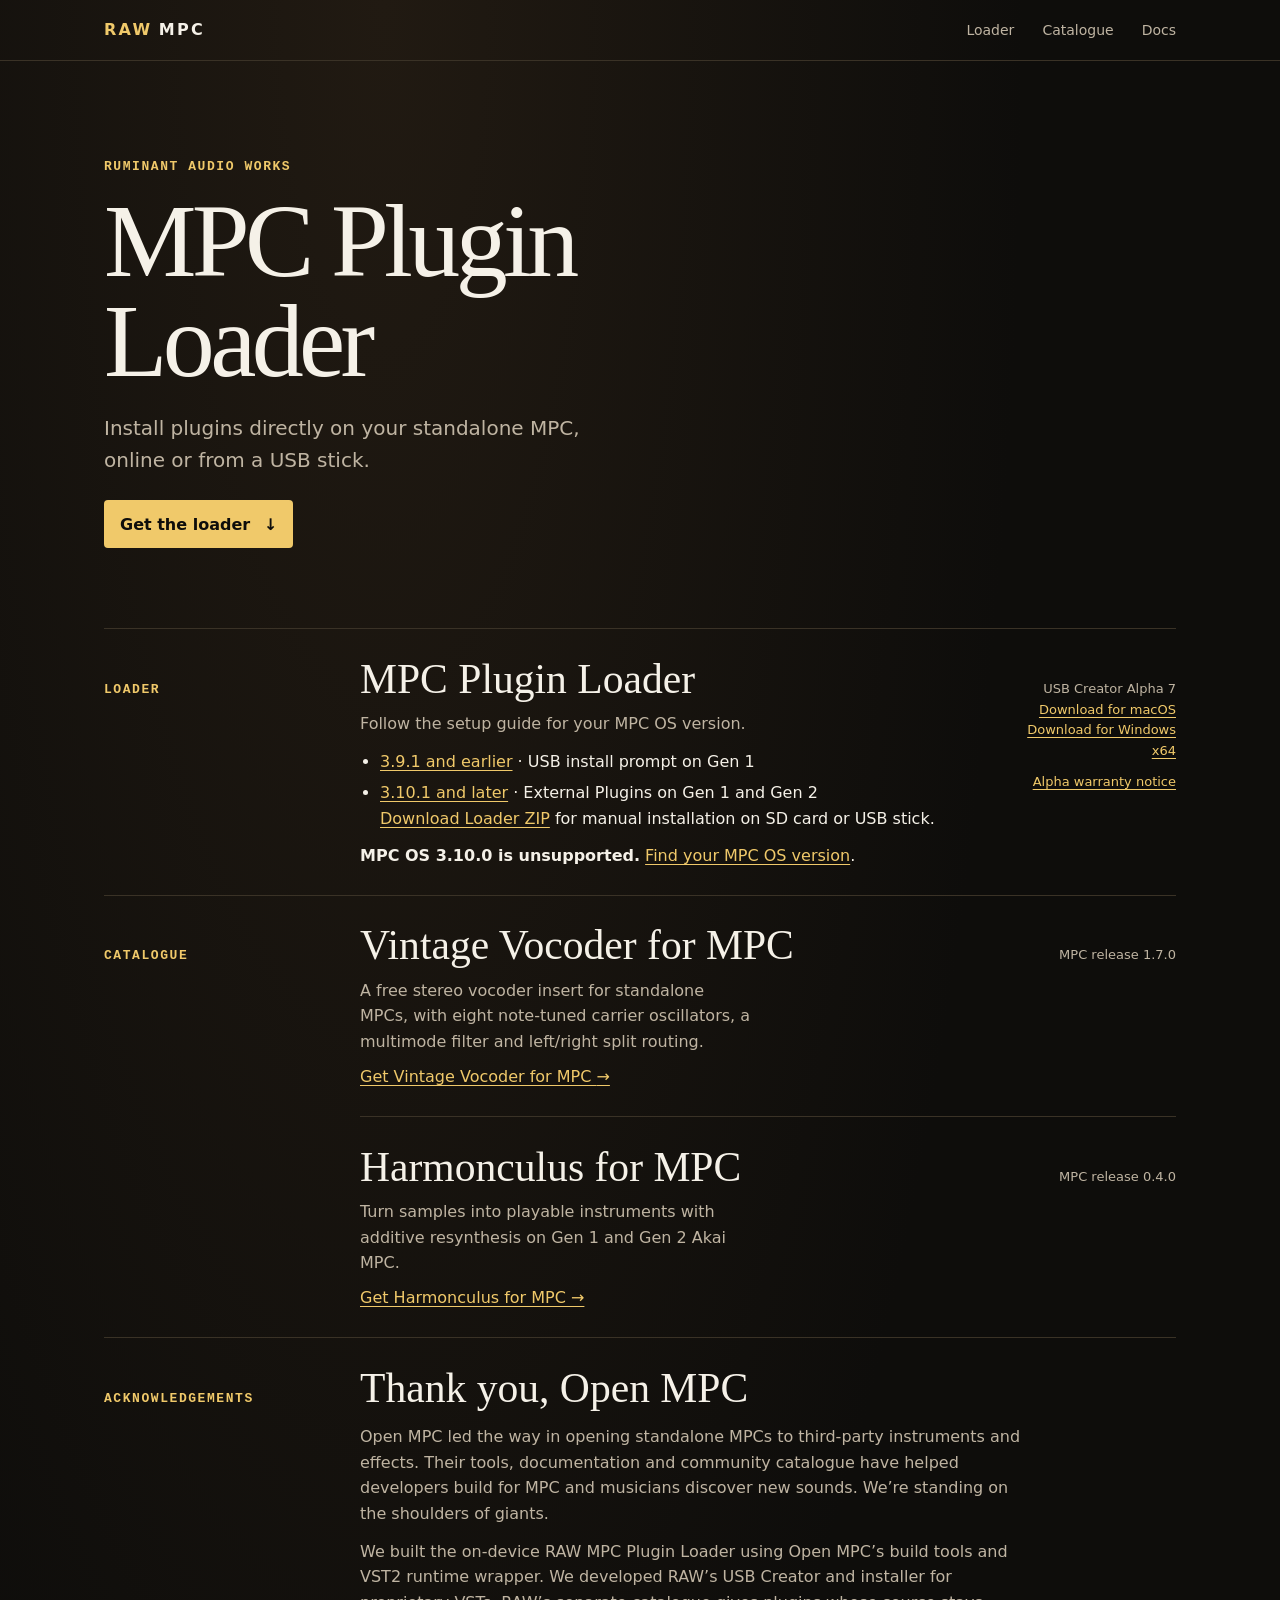
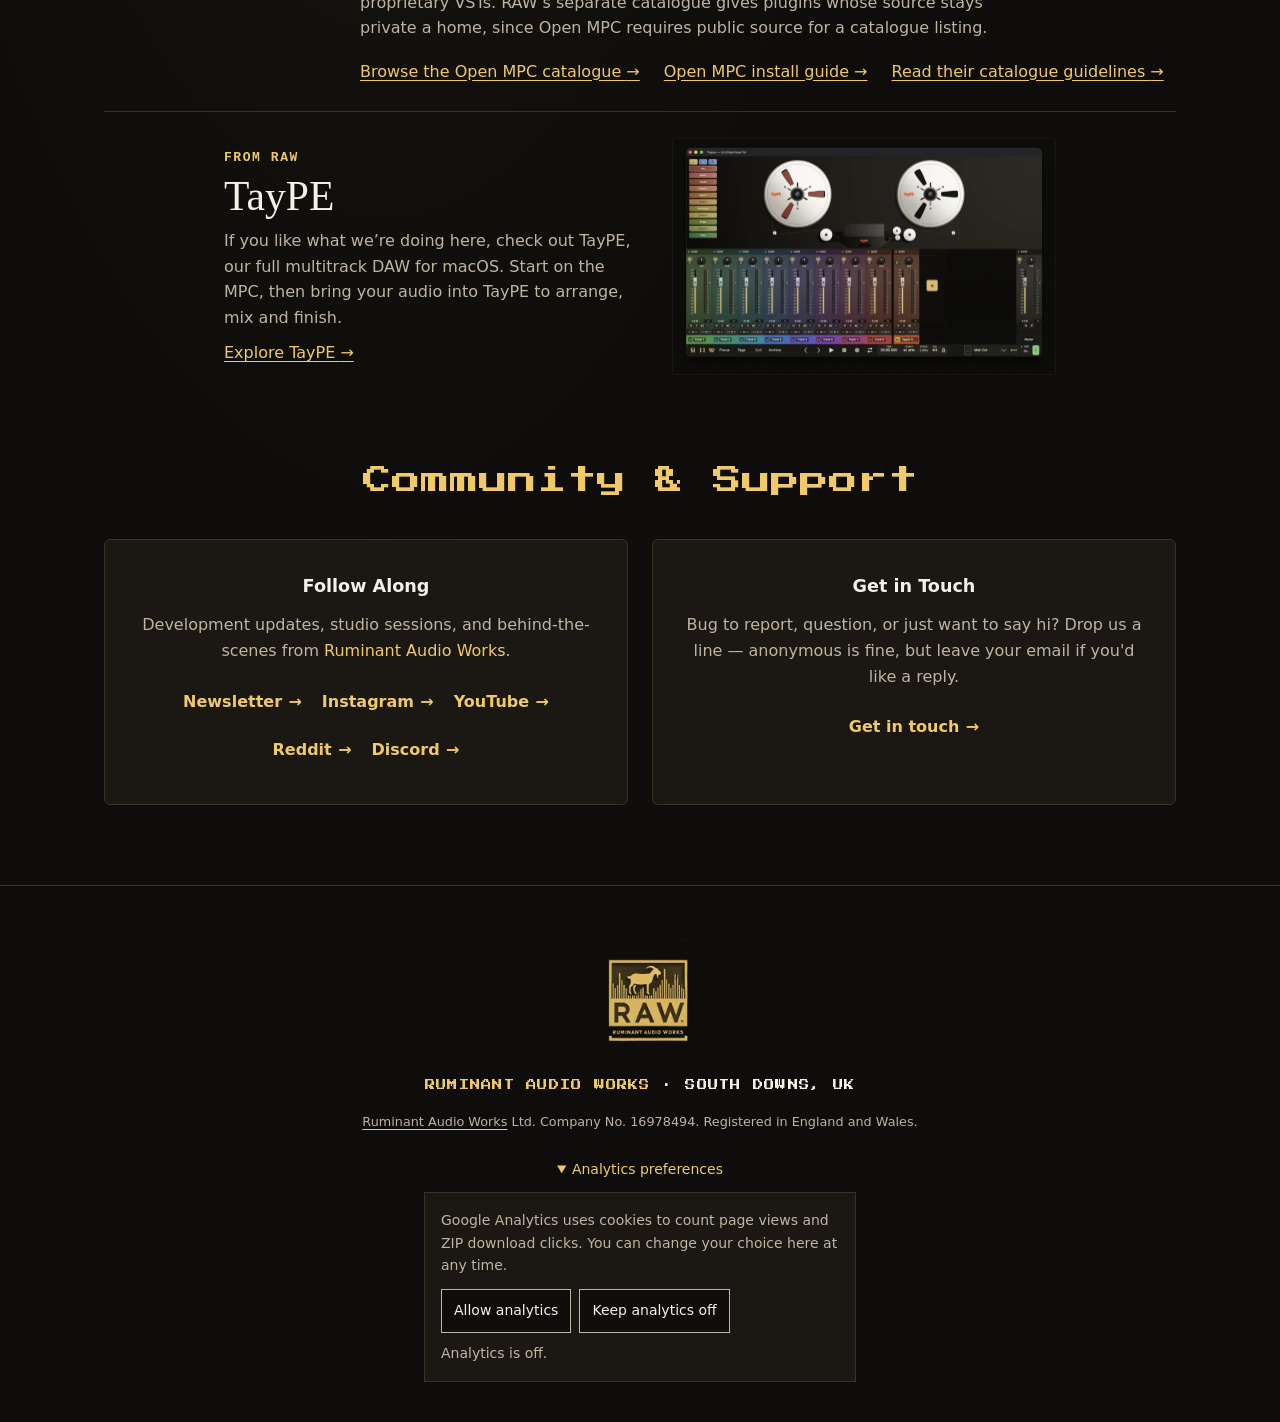
==== commit e4b317d7: "Point the downloads at RAW MPC USB Creator Alpha 7 Link the Mac installer, the signed Windows ZIP an" ====
--- a/index.html
+++ b/index.html
@@ -57,12 +57,12 @@
             <li><a href="./docs/legacy.html">3.9.1 and earlier</a> · USB install prompt on Gen 1</li>
             <li>
               <a href="./docs/stock.html">3.10.1 and later</a> · External Plugins on Gen 1 and Gen 2<br>
-              <a href="https://github.com/taylormadeapps/raw-mpc-catalogue/releases/download/usb-creator-v0.1.0-alpha.6/RAW-MPC-Plugin-Loader-0.2.0-mpc-3.10.1.zip">Download Loader ZIP</a> for manual installation on SD card or USB stick.
+              <a href="https://github.com/taylormadeapps/raw-mpc-catalogue/releases/download/usb-creator-v0.1.0-alpha.7/RAW-MPC-Plugin-Loader-0.2.1-mpc-3.10.1.zip">Download Loader ZIP</a> for manual installation on SD card or USB stick.
             </li>
           </ul>
           <p><strong>MPC OS 3.10.0 is unsupported.</strong> <a href="./docs/">Find your MPC OS version</a>.</p>
         </div>
-        <p class="release-status">USB Creator Alpha 6<br><a href="https://github.com/taylormadeapps/raw-mpc-catalogue/releases/download/usb-creator-v0.1.0-alpha.6/RAW-MPC-USB-Creator-0.1.0-alpha.6-macOS-universal.pkg">Download for macOS</a><br><a href="https://github.com/taylormadeapps/raw-mpc-catalogue/releases/download/usb-creator-v0.1.0-alpha.6/RAW-MPC-USB-Creator-0.1.0-alpha.6-windows-x64.zip">Download for Windows x64</a><br><a class="text-link" href="./docs/#alpha-warranty">Alpha warranty notice</a></p>
+        <p class="release-status">USB Creator Alpha 7<br><a href="https://github.com/taylormadeapps/raw-mpc-catalogue/releases/download/usb-creator-v0.1.0-alpha.7/RAW-MPC-USB-Creator-0.1.0-alpha.7-macOS-universal.pkg">Download for macOS</a><br><a href="https://github.com/taylormadeapps/raw-mpc-catalogue/releases/download/usb-creator-v0.1.0-alpha.7/RAW-MPC-USB-Creator-0.1.0-alpha.7-windows-x64-signed.zip">Download for Windows x64</a><br><a class="text-link" href="./docs/#alpha-warranty">Alpha warranty notice</a></p>
       </section>
 
       <section class="release" id="catalogue" aria-labelledby="catalogue-title">
@@ -82,7 +82,7 @@
               <p>Turn samples into playable instruments with additive resynthesis on Gen 1 and Gen 2 Akai MPC.</p>
               <p><a class="text-link" href="./harmonculus/">Get Harmonculus for MPC <span aria-hidden="true">→</span></a></p>
             </div>
-            <p class="release-status">MPC release 0.2.0</p>
+            <p class="release-status">MPC release 0.4.0</p>
           </article>
         </div>
       </section>
--- a/styles.css
+++ b/styles.css
@@ -187,8 +187,6 @@
 .guide-intro { grid-area: intro; }
 .guide-content { grid-area: article; max-width: 72ch; }
 .guide-intro h1 { font-size: clamp(2.75rem, 7vw, 4.65rem); line-height: 1.06; }
-.harmonculus-shell { display: block; width: clamp(4.75rem, 8vw, 8rem); height: auto; margin-top: 1rem; }
-.harmonculus-screen { display: block; width: 100%; height: auto; margin-top: clamp(1.5rem, 4vw, 2.5rem); }
 .product-support { max-width: 64ch; margin-top: 0.75rem; color: var(--muted); }
 .product-support strong { color: var(--ink); }
 .guide-actions {
